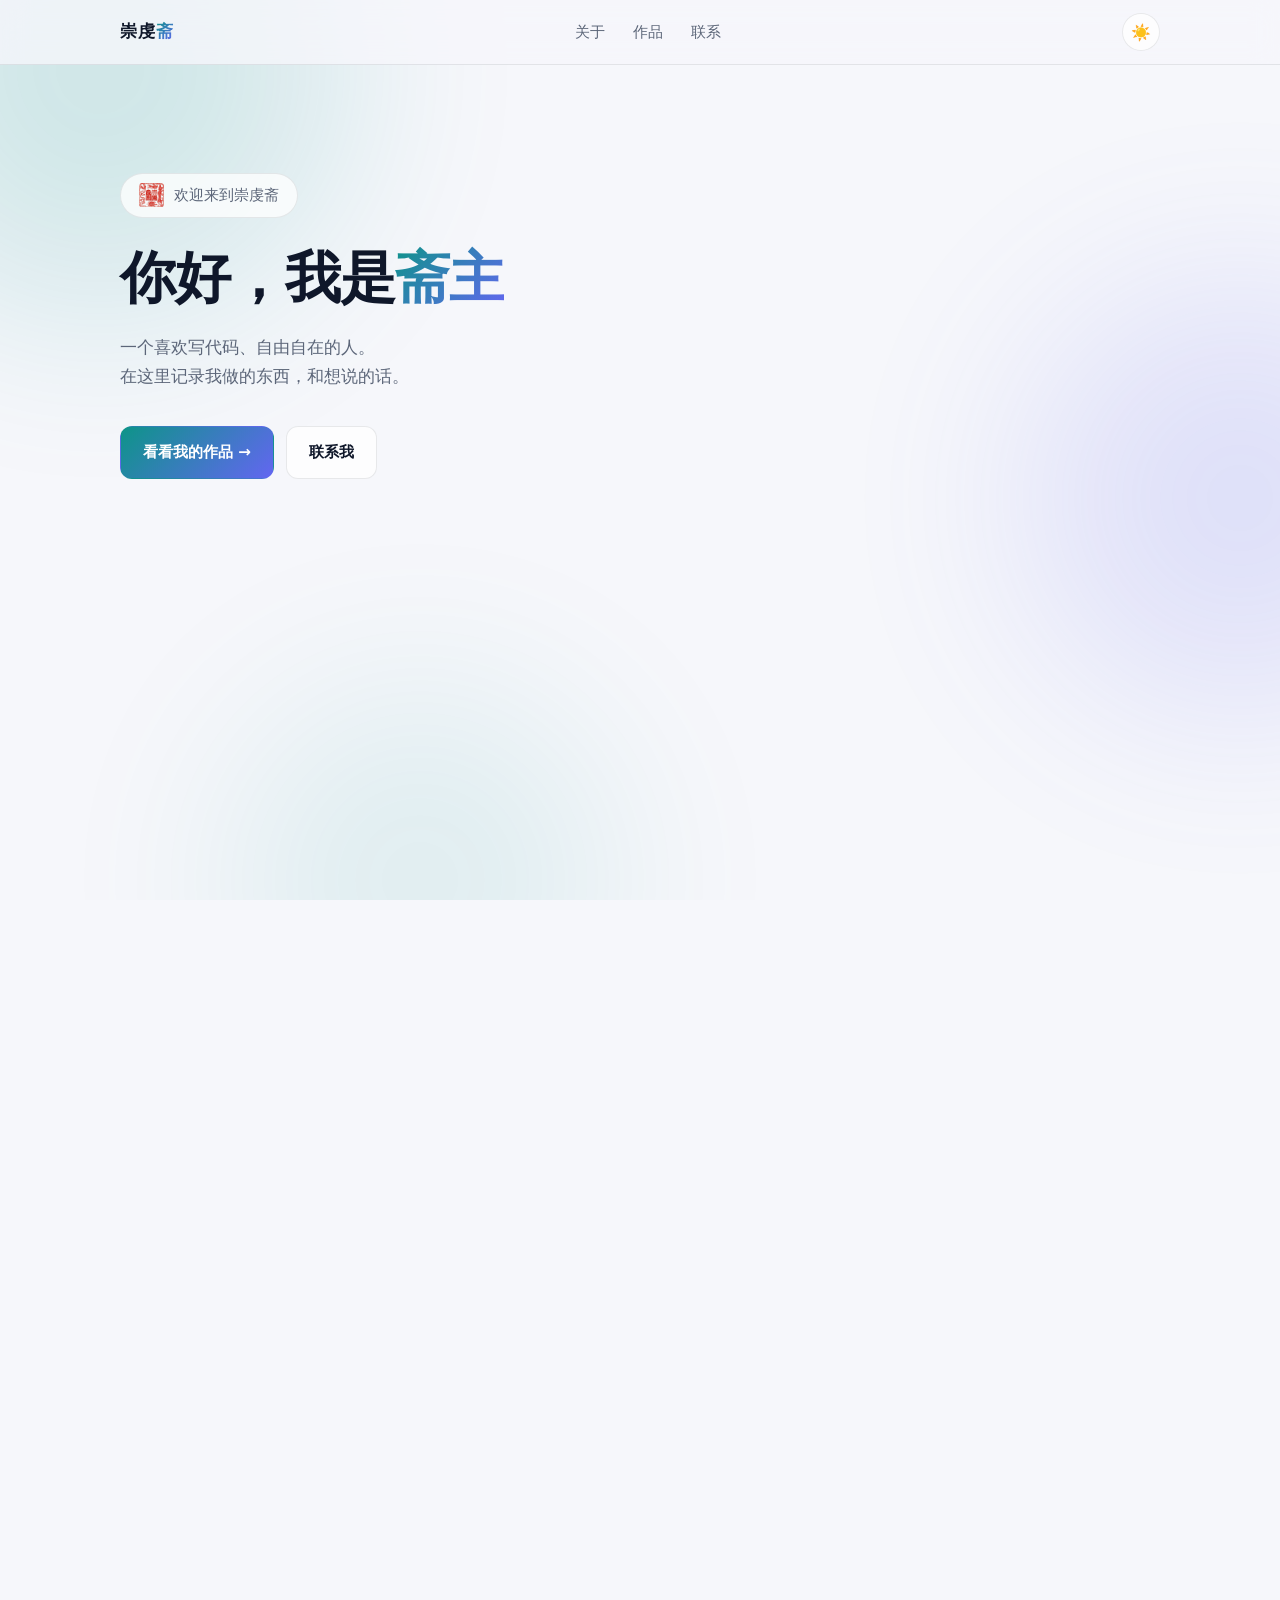
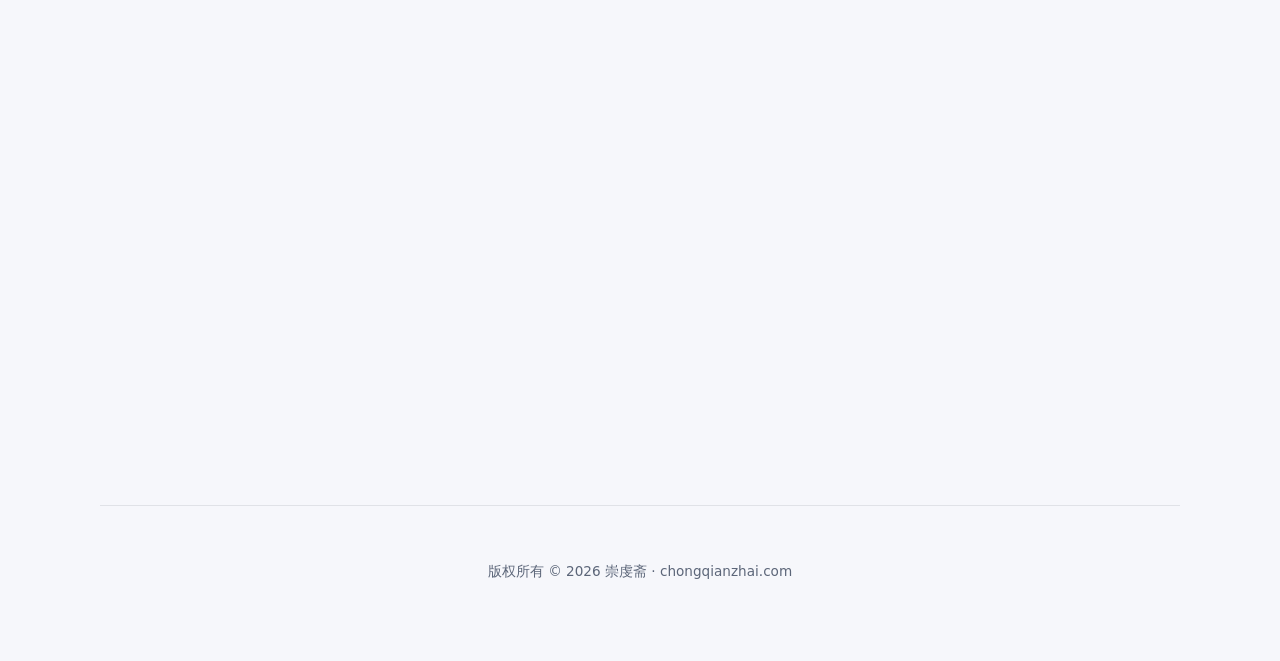
==== index.html @ 41cededc "增加网站Logo并初始化新项目结构" ====
<!DOCTYPE html>
<html lang="zh-CN" data-theme="dark">
<head>
<meta charset="UTF-8" />
<meta name="viewport" content="width=device-width, initial-scale=1" />

<!-- ===== 安全策略：CSP =====
     白名单模式：默认全禁，逐项放开。
     script-src 里唯一的内联脚本（主题初始化）通过 sha256 哈希放行，其余内联脚本一律拦截。
     若修改了下方主题初始化 <script> 的内容，必须重新计算哈希（见 README.md），否则主题会失效。 -->
<meta http-equiv="Content-Security-Policy"
      content="default-src 'none'; base-uri 'none'; form-action 'none'; frame-src 'none'; object-src 'none'; img-src 'self' data:; style-src 'self'; script-src 'self' 'sha256-Ku8IDA+xIx/PG0vE8HY2P27GpbvFMGOhN9PkhlVY9EU='; font-src 'self'; connect-src 'self'; manifest-src 'self'" />

<!-- 不向外部站点泄露来源 URL -->
<meta name="referrer" content="no-referrer" />

<title>崇虔斋 · 个人主页</title>
<meta name="description" content="崇虔斋 —— 代码与碎碎念。一个普通人的个人主页。" />
<meta property="og:title" content="崇虔斋 · 个人主页" />
<meta property="og:description" content="代码与碎碎念。" />
<meta property="og:type" content="website" />
<link rel="icon" type="img/png" href="cqzlogo.png" />

<!-- 样式 -->
<link rel="stylesheet" href="css/script.css" />

<!--
  主题初始化：必须内联 + 放在最前面执行。
  如果把它挪到 script.js 里，页面会先按默认深色渲染再切换，
  出现明显的“闪白/闪黑”现象。
-->
<script>
  // 提前决定主题，避免刷新时闪白
  (function () {
    try {
      let t = localStorage.getItem('theme');
      if (!t) t = window.matchMedia('(prefers-color-scheme: light)').matches ? 'light' : 'dark';
      document.documentElement.setAttribute('data-theme', t);
    } catch (e) {}
    document.documentElement.classList.add('js');
  })();
</script>
</head>

<body>
<div class="bg"><span></span><span></span><span></span></div>

<!-- 导航 -->
<header class="nav">
  <div class="nav-inner">
    <a href="#top" class="brand">崇虔<span>斋</span></a>
    <ul class="nav-links" id="navLinks">
      <li><a href="#about">关于</a></li>
      <li><a href="#works">作品</a></li>
      <!--<li><a href="#notes">随笔</a></li>-->
      <li><a href="#contact">联系</a></li>
    </ul>
    <div class="nav-actions">
      <button class="theme-btn" id="themeBtn" aria-label="切换主题">🌙</button>
      <button class="menu-btn" id="menuBtn" aria-label="打开菜单">☰</button>
    </div>
  </div>
</header>

<main>
  <!-- Hero -->
  <section class="hero" id="top">
    <div class="badge"><img src="img/cqzlogo.png" alt="印章" class="badge-icon" />欢迎来到崇虔斋</div>
    <h1>你好，我是<span class="grad">斋主</span></h1>
    <p class="lead">
      一个喜欢写代码、自由自在的人。<br />
      在这里记录我做的东西，和想说的话。
    </p>
    <div class="btns">
      <a class="btn primary" href="#works">看看我的作品 →</a>
      <a class="btn ghost" href="#contact">联系我</a>
    </div>
  </section>

  <!-- 关于 -->
  <section class="section reveal" id="about">
    <h2 class="section-title">关于我</h2>
    <p class="section-sub">随便写点自我介绍，让别人快速认识你。</p>
    <div class="about">
      <p>
        我是 <strong>斋主</strong>，目前在做前端开发 / 独立开发 / 移动应用开发相关的折腾。
        平时喜欢把想法做成能跑起来的东西，哪怕很小。
      </p>
      <p>
        这个站点是我的自留地，用来放作品、笔记和一些不成熟的思考。
        如果你对其中任何内容感兴趣，欢迎随时找我聊聊。
      </p>
      <div class="tags">
        <span class="tag">Java Script</span>
        <span class="tag">Spring Boot</span>
        <span class="tag">MySQL</span>
        <span class="tag">Android Studio</span>
        <span class="tag">HTML</span>
        <span class="tag">JSP</span>
        <span class="tag">Vue</span>
        <span class="tag">Node.js</span>
      </div>
    </div>
  </section>

  <!-- 作品 -->
  <section class="section reveal" id="works">
    <h2 class="section-title">作品</h2>
    <p class="section-sub">做过的一些小东西。</p>
    <div class="grid">
      <!--<article class="card">
        <div class="card-icon">🛠️</div>
        <h3>项目一</h3>
        <h3>个人网站</h3>
        <p>一个轻量的个人网站项目，用于展示作品和记录想法。</p>
        <a class="card-link" href="https://www.chongqianzhai.com/">查看网站详情 →</a>
      </article>
      -->
      <article class="card">
        <div class="card-icon">🛠️</div>
        <h3>项目一</h3>
        <h3>egou商城</h3>
        <p>基于 Java/Kotlin 开发的购物app。</p>
        <a class="card-link" href="https://github.com/Ustinian001/egou.git">查看项目详情 →</a>
        <a class="card-link" href="https://pan.baidu.com/s/1_OyLGsgP4-7cJx2fli8TSA?pwd=unue">app下载详情 →</a>
      </article>
      <article class="card">
        <div class="card-icon">🛠️</div>
        <h3>项目二</h3>
        <h3>学生选课系统</h3>
        <p>基于 Spring Boot+Vue 编写的学生选课系统</p>
        <a class="card-link" href="https://github.com/Ustinian001/Curriculum.git">查看项目详情 →</a>
      </article>
      <article class="card">
        <div class="card-icon">🛠️</div>
        <h3>项目三</h3>
        <h3>Love Pop-up</h3>
        <p>基于 Java语言编写的弹窗代码，适用于情人节、520及521等。</p>
        <a class="card-link" href="https://github.com/Ustinian001/Love-Pop-up.git">查看项目详情 →</a>
        <a class="card-link" href="Love Pop-up.html">查看效果详情 →</a>
      </article>
      <article class="card">
        <div class="card-icon">🛠️</div>
        <h3>项目四</h3>
        <h3>Heartbeat</h3>
        <p>基于 Java语言编写的跳动的爱心，适用于情人节、520及521等。</p>
        <a class="card-link" href="https://github.com/Ustinian001/Heartbeat.git">查看项目详情 →</a>
        <a class="card-link" href="Heartbeat.html">查看效果详情 →</a>
      </article>
      <article class="card">
        <div class="card-icon">🛠️</div>
        <h3>项目五</h3>
        <h3>Heart-shaped pop-up</h3>
        <p>基于 Java语言编写的心形弹窗，适用于情人节、520及521等。</p>
        <a class="card-link" href="https://github.com/Ustinian001/Heart-shaped-pop-up.git">查看项目详情 →</a>
        <a class="card-link" href="Heart-shaped pop-up.html">查看效果详情 →</a>
      </article>
      <article class="card">
        <div class="card-icon">📦</div>
        <h3>项目六</h3>
        <h3>待续.....</h3>
        <p>待续.....</p>
        <a class="card-link" href="#">查看项目详情 →</a>
      </article>
    </div>
  </section>

  <!-- 随笔 -->
  <!--
  <section class="section reveal" id="notes">
    <h2 class="section-title">随笔</h2>
    <p class="section-sub">想到什么写什么，不必正经。</p>
    <ul class="notes">
      <li><time>2026-09-01</time><a href="#">第一篇文章：为什么我要建这个站</a></li>
      <li><time>2026-08-20</time><a href="#">踩坑记录：一个折腾了三小时的小问题</a></li>
      <li><time>2026-08-05</time><a href="#">最近在玩什么、看什么</a></li>
    </ul>
  </section>
  -->

  <!-- 联系 -->
  <section class="section reveal" id="contact">
    <h2 class="section-title">联系我</h2>
    <p class="section-sub">欢迎交流，随时找我。</p>
    <div class="btns">
      <a class="btn primary" href="mailto:hi@chongqianzhai.com">Email</a>
      <a class="btn ghost" href="https://github.com/Ustinian001" target="_blank" rel="noopener">GitHub</a>
      <a class="btn ghost" href="https://space.bilibili.com/1204850821?spm_id_from=333.1007.0.0" target="_blank" rel="noopener">Bilibili</a>
    </div>
  </section>
</main>

<footer class="footer">
  <p>版权所有 © <span id="year"></span> 崇虔斋 · chongqianzhai.com</p>
</footer>

<script src="js/style.js" defer></script>
</body>
</html>
---- css/script.css ----
:root {
  --bg: #0a0c11;
  --nav-bg: rgba(10, 12, 17, .72);
  --card: rgba(255, 255, 255, .04);
  --card-hover: rgba(255, 255, 255, .07);
  --border: rgba(255, 255, 255, .10);
  --text: #e9ecf3;
  --muted: #98a2b5;
  --accent: #5eead4;
  --accent2: #818cf8;
  --accent-soft: rgba(94, 234, 212, .35);
  --glow: .25;
}
[data-theme="light"] {
  --bg: #f6f7fb;
  --nav-bg: rgba(246, 247, 251, .78);
  --card: rgba(255, 255, 255, .75);
  --card-hover: #ffffff;
  --border: rgba(15, 23, 42, .09);
  --text: #0f172a;
  --muted: #5c6679;
  --accent: #0d9488;
  --accent2: #6366f1;
  --accent-soft: rgba(13, 148, 136, .35);
  --glow: .16;
}

*, *::before, *::after { box-sizing: border-box; }

html { scroll-behavior: smooth; scroll-padding-top: 84px; }

body {
  margin: 0;
  background: var(--bg);
  color: var(--text);
  font-family: -apple-system, BlinkMacSystemFont, "Segoe UI", "PingFang SC",
               "Hiragino Sans GB", "Microsoft YaHei", system-ui, sans-serif;
  line-height: 1.75;
  -webkit-font-smoothing: antialiased;
  overflow-x: hidden;
  transition: background .35s ease, color .35s ease;
}

/* ---------- 背景光斑 ---------- */
.bg { position: fixed; inset: 0; z-index: -1; overflow: hidden; pointer-events: none; }
.bg span {
  position: absolute; border-radius: 50%;
  filter: blur(100px); opacity: var(--glow);
  transition: opacity .4s ease;
}
.bg span:nth-child(1) { width: 480px; height: 480px; background: var(--accent); top: -170px; left: -140px; }
.bg span:nth-child(2) { width: 420px; height: 420px; background: var(--accent2); top: 32%; right: -170px; }
.bg span:nth-child(3) { width: 380px; height: 380px; background: var(--accent); bottom: -170px; left: 18%; opacity: calc(var(--glow) * .6); }

/* ---------- 导航 ---------- */
.nav {
  position: sticky; top: 0; z-index: 50;
  background: var(--nav-bg);
  backdrop-filter: blur(14px);
  -webkit-backdrop-filter: blur(14px);
  border-bottom: 1px solid var(--border);
}
.nav-inner {
  max-width: 1080px; margin: 0 auto;
  padding: 0 20px; height: 64px;
  display: flex; align-items: center; justify-content: space-between; gap: 16px;
}
.brand {
  font-size: 1.05rem; font-weight: 800; letter-spacing: 1px;
  color: var(--text); text-decoration: none; white-space: nowrap;
}
.brand span {
  background: linear-gradient(135deg, var(--accent), var(--accent2));
  -webkit-background-clip: text; background-clip: text; color: transparent;
}
.nav-links {
  display: flex; gap: 28px; list-style: none; margin: 0; padding: 0;
}
.nav-links a {
  color: var(--muted); text-decoration: none; font-size: .94rem;
  transition: color .2s ease;
}
.nav-links a:hover { color: var(--text); }

.nav-actions { display: flex; align-items: center; gap: 10px; }
.theme-btn, .menu-btn {
  width: 38px; height: 38px; border-radius: 50%;
  border: 1px solid var(--border); background: var(--card);
  color: var(--text); cursor: pointer; font-size: 1rem;
  display: grid; place-items: center;
  transition: transform .25s ease, border-color .25s ease;
}
.theme-btn:hover { transform: rotate(20deg) scale(1.06); border-color: var(--accent-soft); }
.menu-btn { display: none; font-size: 1.1rem; }

/* ---------- Hero ---------- */
.hero { max-width: 1080px; margin: 0 auto; padding: 108px 20px 84px; }
.badge {
  display: inline-flex; align-items: center; gap: 10px;
  padding: 8px 18px; border-radius: 999px;
  border: 1px solid var(--border); background: var(--card);
  font-size: .95rem; color: var(--muted); margin-bottom: 26px;
}
/* 徽章里的小图标 */
.badge-icon {
  width: 25px;
  height: 25px;
  object-fit: contain;
  display: inline-block;
  vertical-align: middle;
  border-radius: 3px;
}
.hero h1 {
  margin: 0;
  font-size: clamp(2.1rem, 6vw, 3.5rem);
  line-height: 1.2; font-weight: 800; letter-spacing: -.02em;
}
.grad {
  background: linear-gradient(135deg, var(--accent), var(--accent2));
  -webkit-background-clip: text; background-clip: text; color: transparent;
}
.lead {
  margin: 22px 0 34px; max-width: 580px;
  font-size: 1.06rem; color: var(--muted);
}

.btns { display: flex; flex-wrap: wrap; gap: 12px; }
.btn {
  display: inline-flex; align-items: center; gap: 8px;
  padding: 12px 22px; border-radius: 12px;
  font-size: .95rem; font-weight: 600; text-decoration: none;
  border: 1px solid transparent;
  transition: transform .2s ease, box-shadow .25s ease,
              background .25s ease, border-color .25s ease;
}
.btn.primary {
  background: linear-gradient(135deg, var(--accent), var(--accent2));
  color: #08131a;
}
[data-theme="light"] .btn.primary { color: #fff; }
.btn.primary:hover { transform: translateY(-2px); box-shadow: 0 12px 32px -12px var(--accent); }
.btn.ghost { border-color: var(--border); background: var(--card); color: var(--text); }
.btn.ghost:hover { transform: translateY(-2px); border-color: var(--accent-soft); }

/* ---------- 通用区块 ---------- */
.section { max-width: 1080px; margin: 0 auto; padding: 64px 20px; }
.section-title {
  display: flex; align-items: center; gap: 12px;
  margin: 0 0 10px; font-size: 1.55rem; letter-spacing: 0;
}
.section-title::before {
  content: ""; width: 4px; height: 22px; border-radius: 2px;
  background: linear-gradient(var(--accent), var(--accent2));
}
.section-sub { margin: 0 0 34px; color: var(--muted); font-size: .93rem; }

/* ---------- 关于 ---------- */
.about p { margin: 0 0 14px; max-width: 700px; color: var(--muted); font-size: .98rem; }
.about strong { color: var(--text); font-weight: 600; }
.tags { display: flex; flex-wrap: wrap; gap: 8px; margin-top: 22px; }
.tag {
  padding: 6px 14px; border-radius: 999px;
  border: 1px solid var(--border); background: var(--card);
  font-size: .83rem; color: var(--muted);
}

/* ---------- 卡片 ---------- */
.grid {
  display: grid; gap: 18px;
  grid-template-columns: repeat(auto-fit, minmax(250px, 1fr));
}
.card {
  display: flex; flex-direction: column; gap: 10px;
  padding: 24px; border-radius: 16px;
  background: var(--card); border: 1px solid var(--border);
  backdrop-filter: blur(8px);
  transition: transform .28s ease, background .28s ease,
              border-color .28s ease, box-shadow .28s ease;
}
.card:hover {
  transform: translateY(-4px);
  background: var(--card-hover);
  border-color: var(--accent-soft);
  box-shadow: 0 22px 44px -26px rgba(0, 0, 0, .55);
}
.card-icon { font-size: 1.5rem; line-height: 1; }
.card h3 { margin: 0; font-size: 1.05rem; }
.card p { margin: 0; flex: 1; color: var(--muted); font-size: .9rem; }
.card-link { color: var(--accent); text-decoration: none; font-size: .88rem; font-weight: 600; }
.card-link:hover { text-decoration: underline; }

/* ---------- 随笔列表 ---------- */
.notes { list-style: none; margin: 0; padding: 0; border-top: 1px solid var(--border); }
.notes li {
  display: flex; align-items: baseline; gap: 18px;
  padding: 16px 4px; border-bottom: 1px solid var(--border);
  transition: padding-left .22s ease;
}
.notes li:hover { padding-left: 12px; }
.notes time { flex-shrink: 0; color: var(--muted); font-size: .85rem; font-variant-numeric: tabular-nums; }
.notes a { color: var(--text); text-decoration: none; font-size: .98rem; transition: color .2s ease; }
.notes a:hover { color: var(--accent); }

/* ---------- 页脚 ---------- */
.footer {
  max-width: 1080px; margin: 0 auto;
  padding: 40px 20px 64px;
  border-top: 1px solid var(--border);
  text-align: center; color: var(--muted); font-size: .85rem;
}

/* ---------- 滚动出现 ---------- */
.js .reveal {
  opacity: 0; transform: translateY(24px);
  transition: opacity .7s cubic-bezier(.2, .7, .3, 1),
              transform .7s cubic-bezier(.2, .7, .3, 1);
}
.js .reveal.visible { opacity: 1; transform: none; }

/* ---------- 移动端 ---------- */
@media (max-width: 720px) {
  .menu-btn { display: grid; }
  .nav-links {
    position: absolute; top: 64px; left: 0; right: 0;
    flex-direction: column; gap: 0;
    background: var(--nav-bg);
    backdrop-filter: blur(14px);
    -webkit-backdrop-filter: blur(14px);
    border-bottom: 1px solid var(--border);
    max-height: 0; overflow: hidden;
    transition: max-height .3s ease;
  }
  .nav-links.open { max-height: 320px; padding: 8px 0; }
  .nav-links a { display: block; padding: 13px 20px; }
  .hero { padding: 76px 20px 56px; }
  .section { padding: 48px 20px; }
}

@media (prefers-reduced-motion: reduce) {
  html { scroll-behavior: auto; }
  *, *::before, *::after { animation: none !important; transition: none !important; }
  .js .reveal { opacity: 1; transform: none; }
}
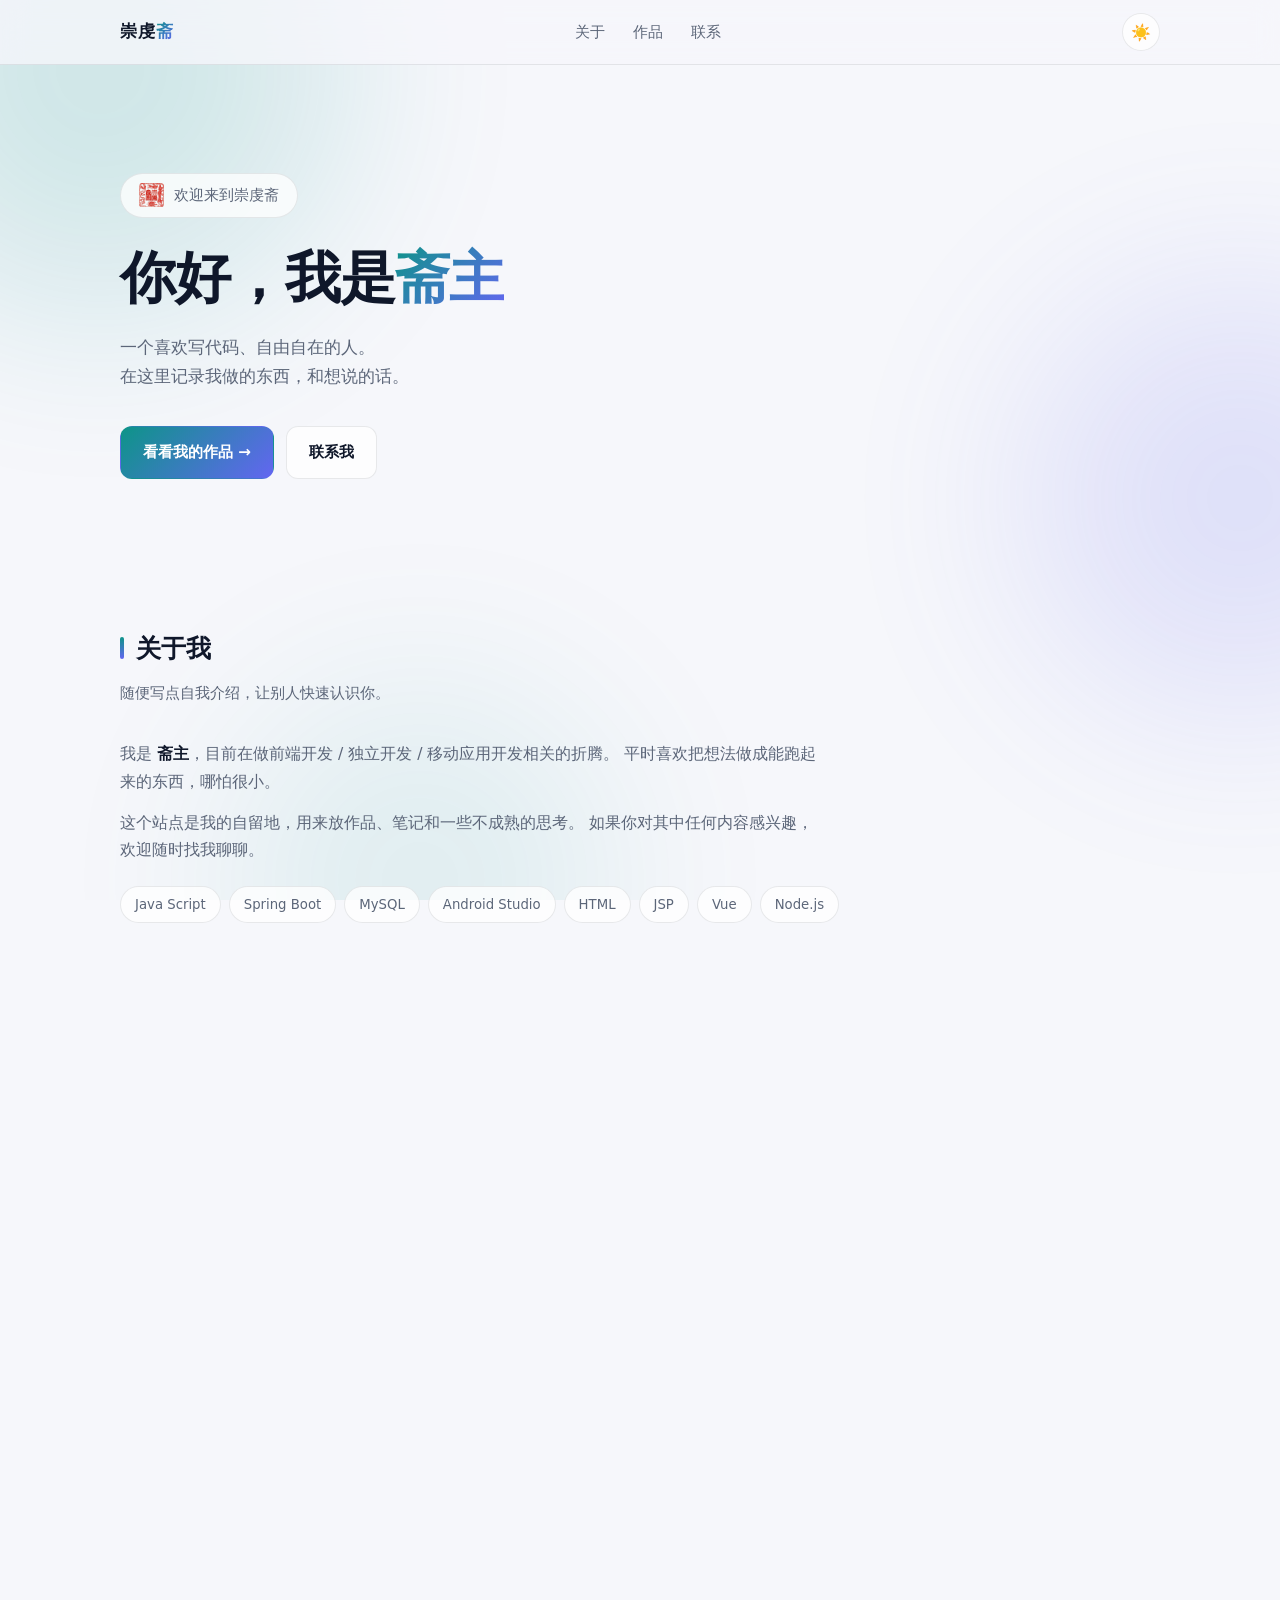
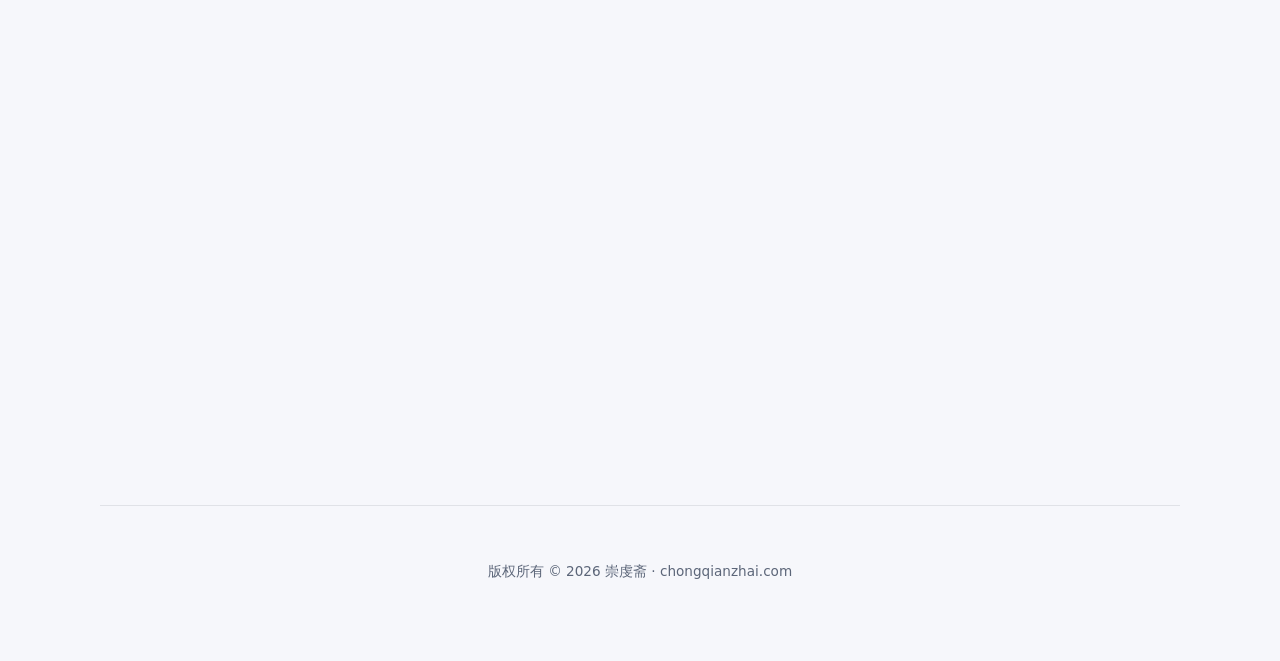
==== commit 688513ef: "修复站点图标：由 img/cqzlogo.png 生成 favicon 并修正引用路径 原 rel=icon 指向根目录 cqzlogo.png（实际在 img/），type 也写成 img/png，" ====
--- a/index.html
+++ b/index.html
@@ -19,7 +19,11 @@
 <meta property="og:title" content="崇虔斋 · 个人主页" />
 <meta property="og:description" content="代码与碎碎念。" />
 <meta property="og:type" content="website" />
-<link rel="icon" type="img/png" href="cqzlogo.png" />
+<!-- 站点图标（favicon）：由 img/cqzlogo.png 生成，.ico 兼容老浏览器与搜索引擎 -->
+<link rel="icon" href="favicon.ico" sizes="48x48" />
+<link rel="icon" type="image/png" href="favicon-96.png" sizes="96x96" />
+<link rel="icon" type="image/png" href="favicon-192.png" sizes="192x192" />
+<link rel="apple-touch-icon" sizes="180x180" href="apple-touch-icon.png" />
 
 <!-- 样式 -->
 <link rel="stylesheet" href="css/script.css" />
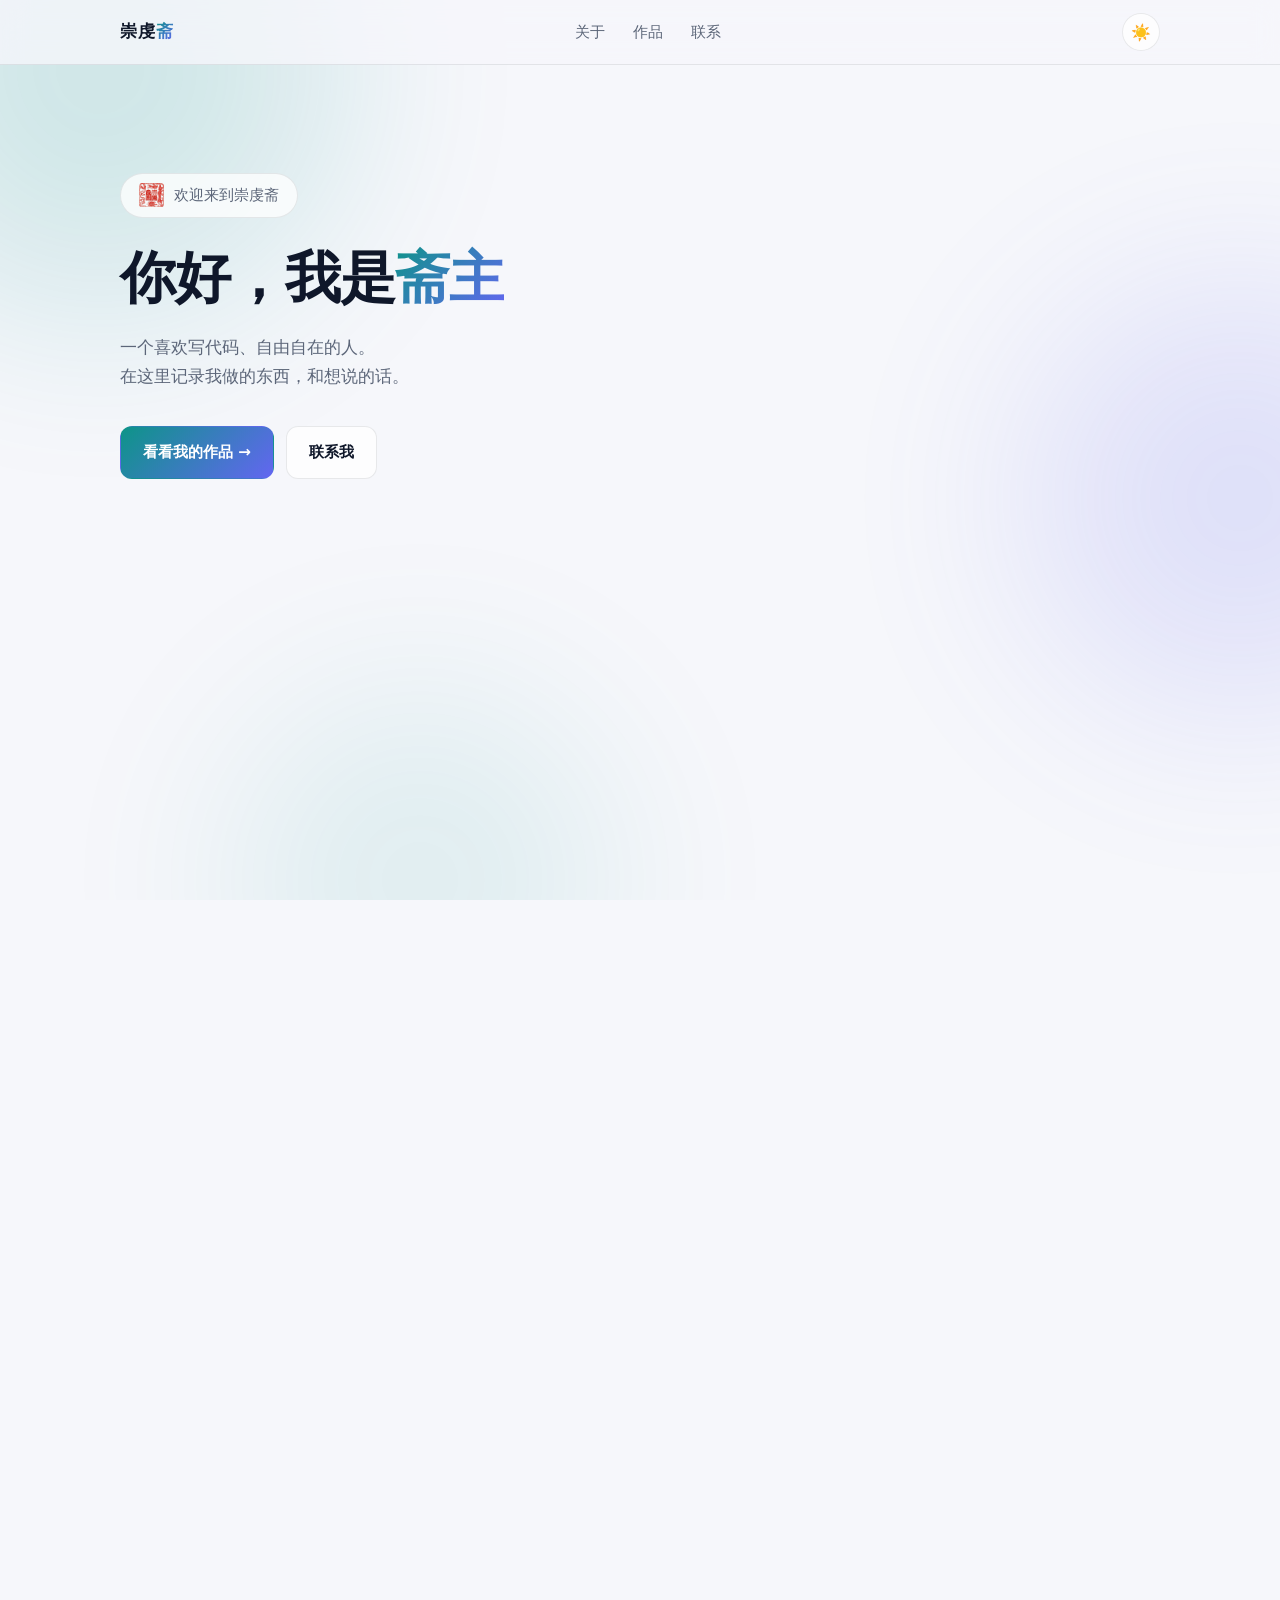
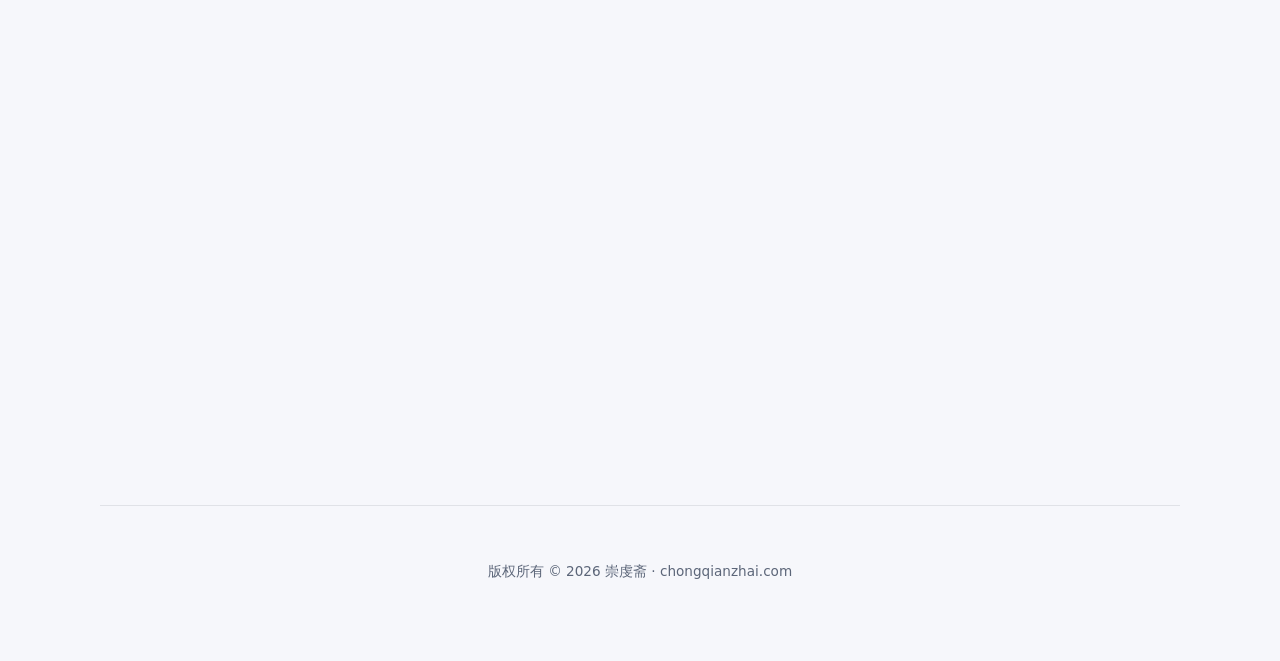
==== commit e9c2ec01: "把站点图标移入 img 目录，保持根目录整洁 favicon.ico / favicon-96.png / favicon-192.png / apple-touch-icon.png 统一放到 im" ====
--- a/index.html
+++ b/index.html
@@ -20,10 +20,10 @@
 <meta property="og:description" content="代码与碎碎念。" />
 <meta property="og:type" content="website" />
 <!-- 站点图标（favicon）：由 img/cqzlogo.png 生成，.ico 兼容老浏览器与搜索引擎 -->
-<link rel="icon" href="favicon.ico" sizes="48x48" />
-<link rel="icon" type="image/png" href="favicon-96.png" sizes="96x96" />
-<link rel="icon" type="image/png" href="favicon-192.png" sizes="192x192" />
-<link rel="apple-touch-icon" sizes="180x180" href="apple-touch-icon.png" />
+<link rel="icon" href="img/favicon.ico" sizes="48x48" />
+<link rel="icon" type="image/png" href="img/favicon-96.png" sizes="96x96" />
+<link rel="icon" type="image/png" href="img/favicon-192.png" sizes="192x192" />
+<link rel="apple-touch-icon" sizes="180x180" href="img/apple-touch-icon.png" />
 
 <!-- 样式 -->
 <link rel="stylesheet" href="css/script.css" />
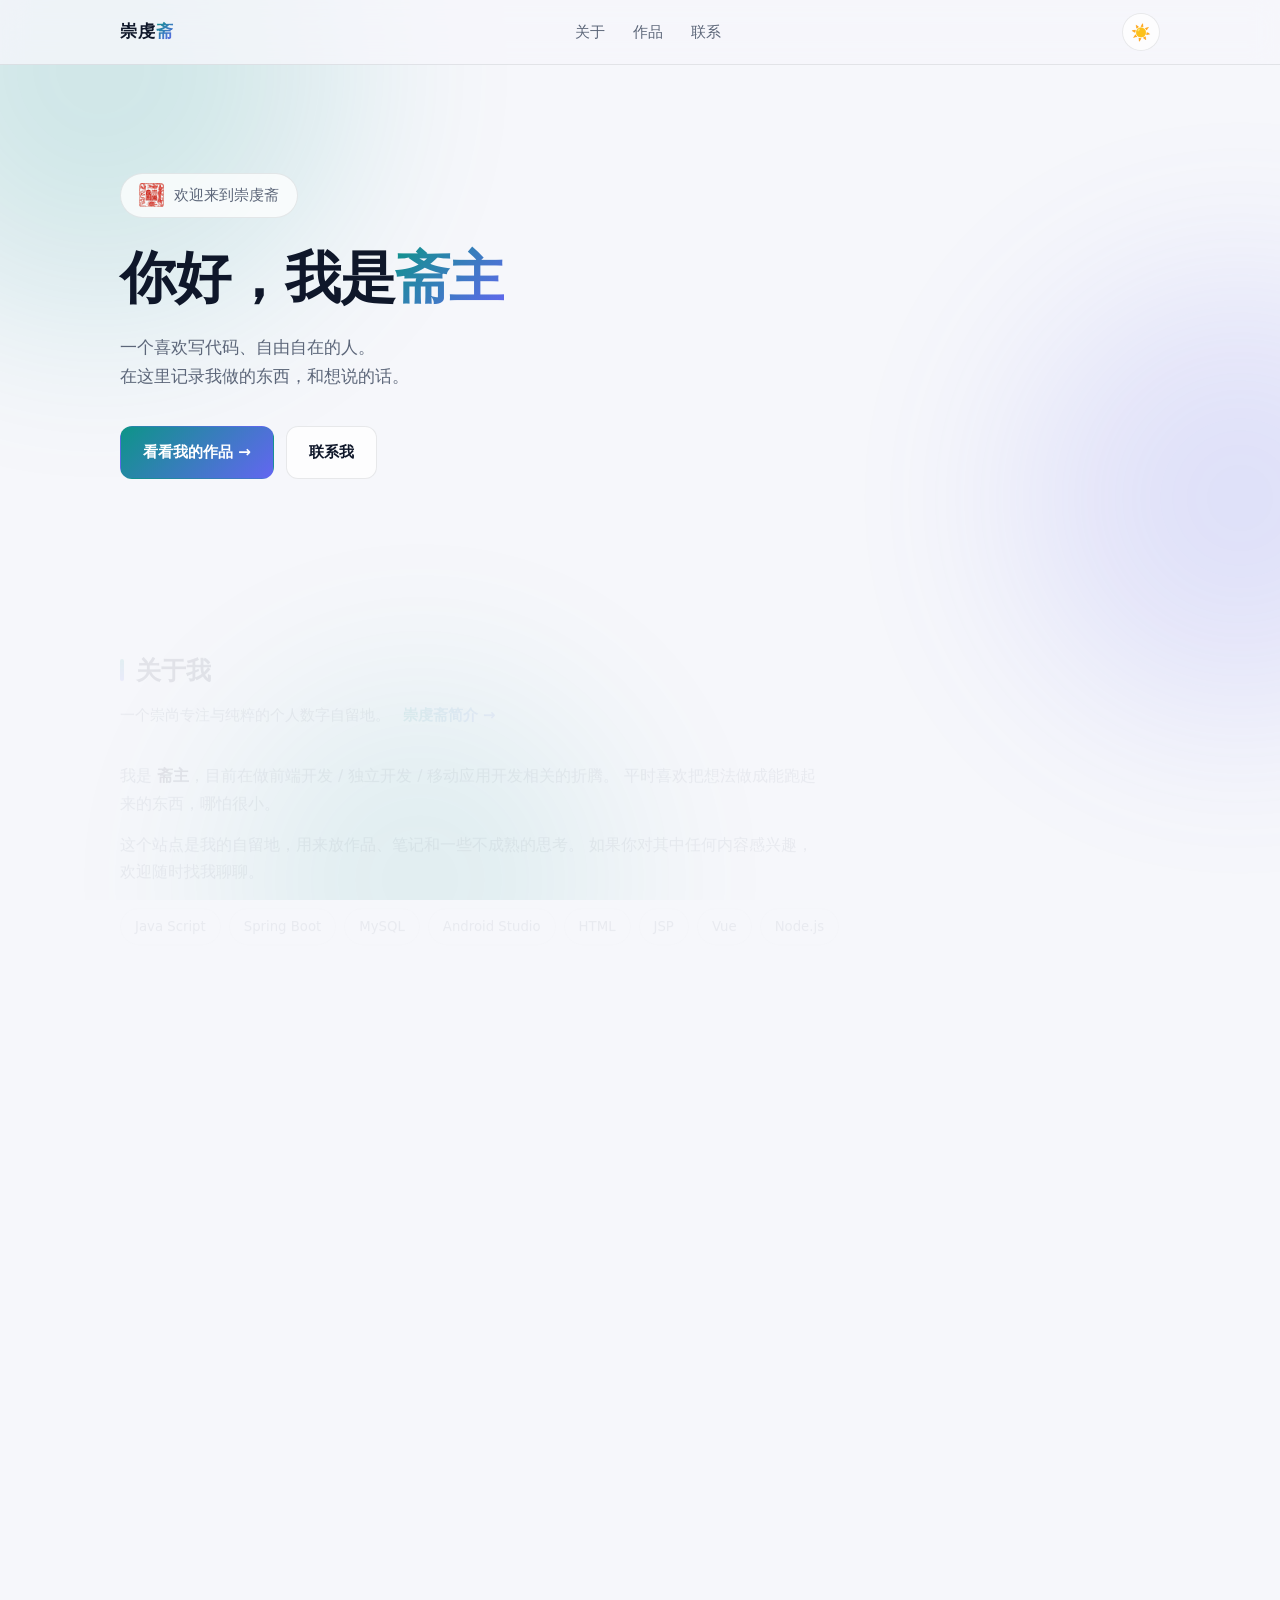
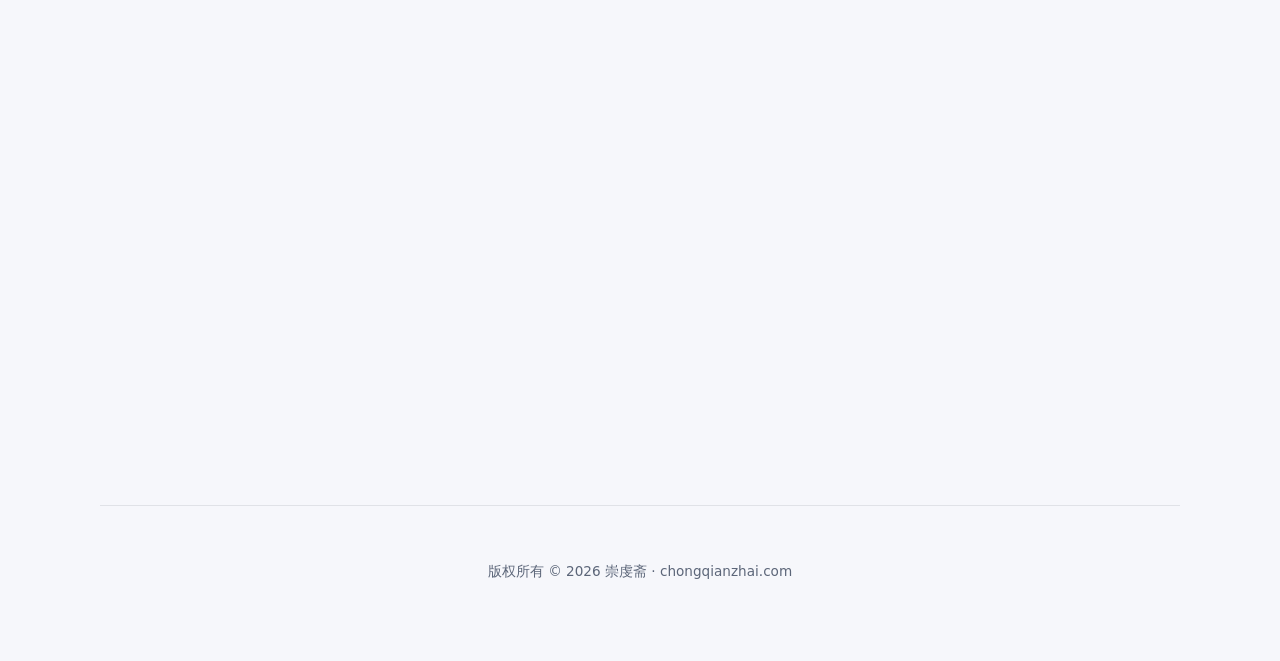
==== commit 2e3ad802: "新增崇虔斋简介页，并修复主题跨页面同步问题" ====
--- a/index.html
+++ b/index.html
@@ -1,62 +1,41 @@
 <!DOCTYPE html>
 <html lang="zh-CN" data-theme="dark">
 <head>
-<meta charset="UTF-8" />
-<meta name="viewport" content="width=device-width, initial-scale=1" />
+  <meta charset="UTF-8" />
+  <meta name="viewport" content="width=device-width, initial-scale=1" />
 
-<!-- ===== 安全策略：CSP =====
-     白名单模式：默认全禁，逐项放开。
-     script-src 里唯一的内联脚本（主题初始化）通过 sha256 哈希放行，其余内联脚本一律拦截。
-     若修改了下方主题初始化 <script> 的内容，必须重新计算哈希（见 README.md），否则主题会失效。 -->
-<meta http-equiv="Content-Security-Policy"
-      content="default-src 'none'; base-uri 'none'; form-action 'none'; frame-src 'none'; object-src 'none'; img-src 'self' data:; style-src 'self'; script-src 'self' 'sha256-Ku8IDA+xIx/PG0vE8HY2P27GpbvFMGOhN9PkhlVY9EU='; font-src 'self'; connect-src 'self'; manifest-src 'self'" />
+  <!-- 安全策略：移除了内联脚本的哈希限制，因为已全部抽离为外部文件 -->
+  <meta http-equiv="Content-Security-Policy"
+        content="default-src 'none'; base-uri 'none'; form-action 'none'; frame-src 'none'; object-src 'none'; img-src 'self' data:; style-src 'self'; script-src 'self'; font-src 'self'; connect-src 'self'; manifest-src 'self'" />
 
-<!-- 不向外部站点泄露来源 URL -->
-<meta name="referrer" content="no-referrer" />
+  <meta name="referrer" content="no-referrer" />
 
-<title>崇虔斋 · 个人主页</title>
-<meta name="description" content="崇虔斋 —— 代码与碎碎念。一个普通人的个人主页。" />
-<meta property="og:title" content="崇虔斋 · 个人主页" />
-<meta property="og:description" content="代码与碎碎念。" />
-<meta property="og:type" content="website" />
-<!-- 站点图标（favicon）：由 img/cqzlogo.png 生成，.ico 兼容老浏览器与搜索引擎 -->
-<link rel="icon" href="img/favicon.ico" sizes="48x48" />
-<link rel="icon" type="image/png" href="img/favicon-96.png" sizes="96x96" />
-<link rel="icon" type="image/png" href="img/favicon-192.png" sizes="192x192" />
-<link rel="apple-touch-icon" sizes="180x180" href="img/apple-touch-icon.png" />
+  <title>崇虔斋 · 个人主页</title>
+  <meta name="description" content="崇虔斋 —— 代码与碎碎念。一个普通人的个人主页。" />
+  <meta property="og:title" content="崇虔斋 · 个人主页" />
+  <meta property="og:description" content="代码与碎碎念。" />
+  <meta property="og:type" content="website" />
 
-<!-- 样式 -->
-<link rel="stylesheet" href="css/script.css" />
+  <link rel="icon" href="img/favicon.ico" sizes="48x48" />
+  <link rel="icon" type="image/png" href="img/favicon-96.png" sizes="96x96" />
+  <link rel="icon" type="image/png" href="img/favicon-192.png" sizes="192x192" />
+  <link rel="apple-touch-icon" sizes="180x180" href="img/apple-touch-icon.png" />
 
-<!--
-  主题初始化：必须内联 + 放在最前面执行。
-  如果把它挪到 script.js 里，页面会先按默认深色渲染再切换，
-  出现明显的“闪白/闪黑”现象。
--->
-<script>
-  // 提前决定主题，避免刷新时闪白
-  (function () {
-    try {
-      let t = localStorage.getItem('theme');
-      if (!t) t = window.matchMedia('(prefers-color-scheme: light)').matches ? 'light' : 'dark';
-      document.documentElement.setAttribute('data-theme', t);
-    } catch (e) {}
-    document.documentElement.classList.add('js');
-  })();
-</script>
+  <link rel="stylesheet" href="css/script.css" />
+
+  <!-- 提前决定主题，避免刷新时闪白（必须无 defer 且在 head 中） -->
+  <script src="js/theme-init.js"></script>
 </head>
 
 <body>
 <div class="bg"><span></span><span></span><span></span></div>
 
-<!-- 导航 -->
 <header class="nav">
   <div class="nav-inner">
     <a href="#top" class="brand">崇虔<span>斋</span></a>
     <ul class="nav-links" id="navLinks">
       <li><a href="#about">关于</a></li>
       <li><a href="#works">作品</a></li>
-      <!--<li><a href="#notes">随笔</a></li>-->
       <li><a href="#contact">联系</a></li>
     </ul>
     <div class="nav-actions">
@@ -67,7 +46,6 @@
 </header>
 
 <main>
-  <!-- Hero -->
   <section class="hero" id="top">
     <div class="badge"><img src="img/cqzlogo.png" alt="印章" class="badge-icon" />欢迎来到崇虔斋</div>
     <h1>你好，我是<span class="grad">斋主</span></h1>
@@ -81,10 +59,12 @@
     </div>
   </section>
 
-  <!-- 关于 -->
   <section class="section reveal" id="about">
     <h2 class="section-title">关于我</h2>
-    <p class="section-sub">随便写点自我介绍，让别人快速认识你。</p>
+    <p class="section-sub">
+      一个崇尚专注与纯粹的个人数字自留地。
+      <a href="about.html" class="intro-link">崇虔斋简介 &rarr;</a>
+    </p>
     <div class="about">
       <p>
         我是 <strong>斋主</strong>，目前在做前端开发 / 独立开发 / 移动应用开发相关的折腾。
@@ -107,19 +87,10 @@
     </div>
   </section>
 
-  <!-- 作品 -->
   <section class="section reveal" id="works">
     <h2 class="section-title">作品</h2>
     <p class="section-sub">做过的一些小东西。</p>
     <div class="grid">
-      <!--<article class="card">
-        <div class="card-icon">🛠️</div>
-        <h3>项目一</h3>
-        <h3>个人网站</h3>
-        <p>一个轻量的个人网站项目，用于展示作品和记录想法。</p>
-        <a class="card-link" href="https://www.chongqianzhai.com/">查看网站详情 →</a>
-      </article>
-      -->
       <article class="card">
         <div class="card-icon">🛠️</div>
         <h3>项目一</h3>
@@ -169,20 +140,6 @@
     </div>
   </section>
 
-  <!-- 随笔 -->
-  <!--
-  <section class="section reveal" id="notes">
-    <h2 class="section-title">随笔</h2>
-    <p class="section-sub">想到什么写什么，不必正经。</p>
-    <ul class="notes">
-      <li><time>2026-09-01</time><a href="#">第一篇文章：为什么我要建这个站</a></li>
-      <li><time>2026-08-20</time><a href="#">踩坑记录：一个折腾了三小时的小问题</a></li>
-      <li><time>2026-08-05</time><a href="#">最近在玩什么、看什么</a></li>
-    </ul>
-  </section>
-  -->
-
-  <!-- 联系 -->
   <section class="section reveal" id="contact">
     <h2 class="section-title">联系我</h2>
     <p class="section-sub">欢迎交流，随时找我。</p>
--- a/css/script.css
+++ b/css/script.css
@@ -34,11 +34,27 @@
   background: var(--bg);
   color: var(--text);
   font-family: -apple-system, BlinkMacSystemFont, "Segoe UI", "PingFang SC",
-               "Hiragino Sans GB", "Microsoft YaHei", system-ui, sans-serif;
+  "Hiragino Sans GB", "Microsoft YaHei", system-ui, sans-serif;
   line-height: 1.75;
   -webkit-font-smoothing: antialiased;
   overflow-x: hidden;
   transition: background .35s ease, color .35s ease;
+}
+
+/* ---------- 基础防护：禁止选中文字 / 拖拽图片 ----------
+   只是提高门槛，挡不住真正想拿源码或原图的人，见 README「前端防护」。 */
+body {
+  -webkit-user-select: none;
+  -moz-user-select: none;
+  user-select: none;
+  -webkit-touch-callout: none;
+}
+img {
+  -webkit-user-drag: none;
+  user-drag: none;
+  -webkit-user-select: none;
+  user-select: none;
+  pointer-events: none;
 }
 
 /* ---------- 背景光斑 ---------- */
@@ -131,7 +147,7 @@
   font-size: .95rem; font-weight: 600; text-decoration: none;
   border: 1px solid transparent;
   transition: transform .2s ease, box-shadow .25s ease,
-              background .25s ease, border-color .25s ease;
+  background .25s ease, border-color .25s ease;
 }
 .btn.primary {
   background: linear-gradient(135deg, var(--accent), var(--accent2));
@@ -153,6 +169,25 @@
   background: linear-gradient(var(--accent), var(--accent2));
 }
 .section-sub { margin: 0 0 34px; color: var(--muted); font-size: .93rem; }
+
+/* ===== 崇虔斋简介链接样式（渐变色文字） ===== */
+.intro-link {
+  display: inline-block;
+  margin-left: 8px;
+  background: linear-gradient(135deg, var(--accent), var(--accent2));
+  -webkit-background-clip: text;
+  background-clip: text;
+  color: transparent; /* 让文字透明，露出背景的渐变色 */
+  text-decoration: none;
+  font-weight: 700; /* 渐变字稍微加粗一点更好看 */
+  transition: opacity .2s ease, transform .2s ease;
+}
+
+.intro-link:hover {
+  opacity: 0.8; /* 鼠标悬停时稍微变淡一点，代替下划线效果 */
+  transform: translateX(3px); /* 向右轻轻移动 */
+}
+/* =================================== */
 
 /* ---------- 关于 ---------- */
 .about p { margin: 0 0 14px; max-width: 700px; color: var(--muted); font-size: .98rem; }
@@ -175,7 +210,7 @@
   background: var(--card); border: 1px solid var(--border);
   backdrop-filter: blur(8px);
   transition: transform .28s ease, background .28s ease,
-              border-color .28s ease, box-shadow .28s ease;
+  border-color .28s ease, box-shadow .28s ease;
 }
 .card:hover {
   transform: translateY(-4px);
@@ -213,7 +248,7 @@
 .js .reveal {
   opacity: 0; transform: translateY(24px);
   transition: opacity .7s cubic-bezier(.2, .7, .3, 1),
-              transform .7s cubic-bezier(.2, .7, .3, 1);
+  transform .7s cubic-bezier(.2, .7, .3, 1);
 }
 .js .reveal.visible { opacity: 1; transform: none; }
 
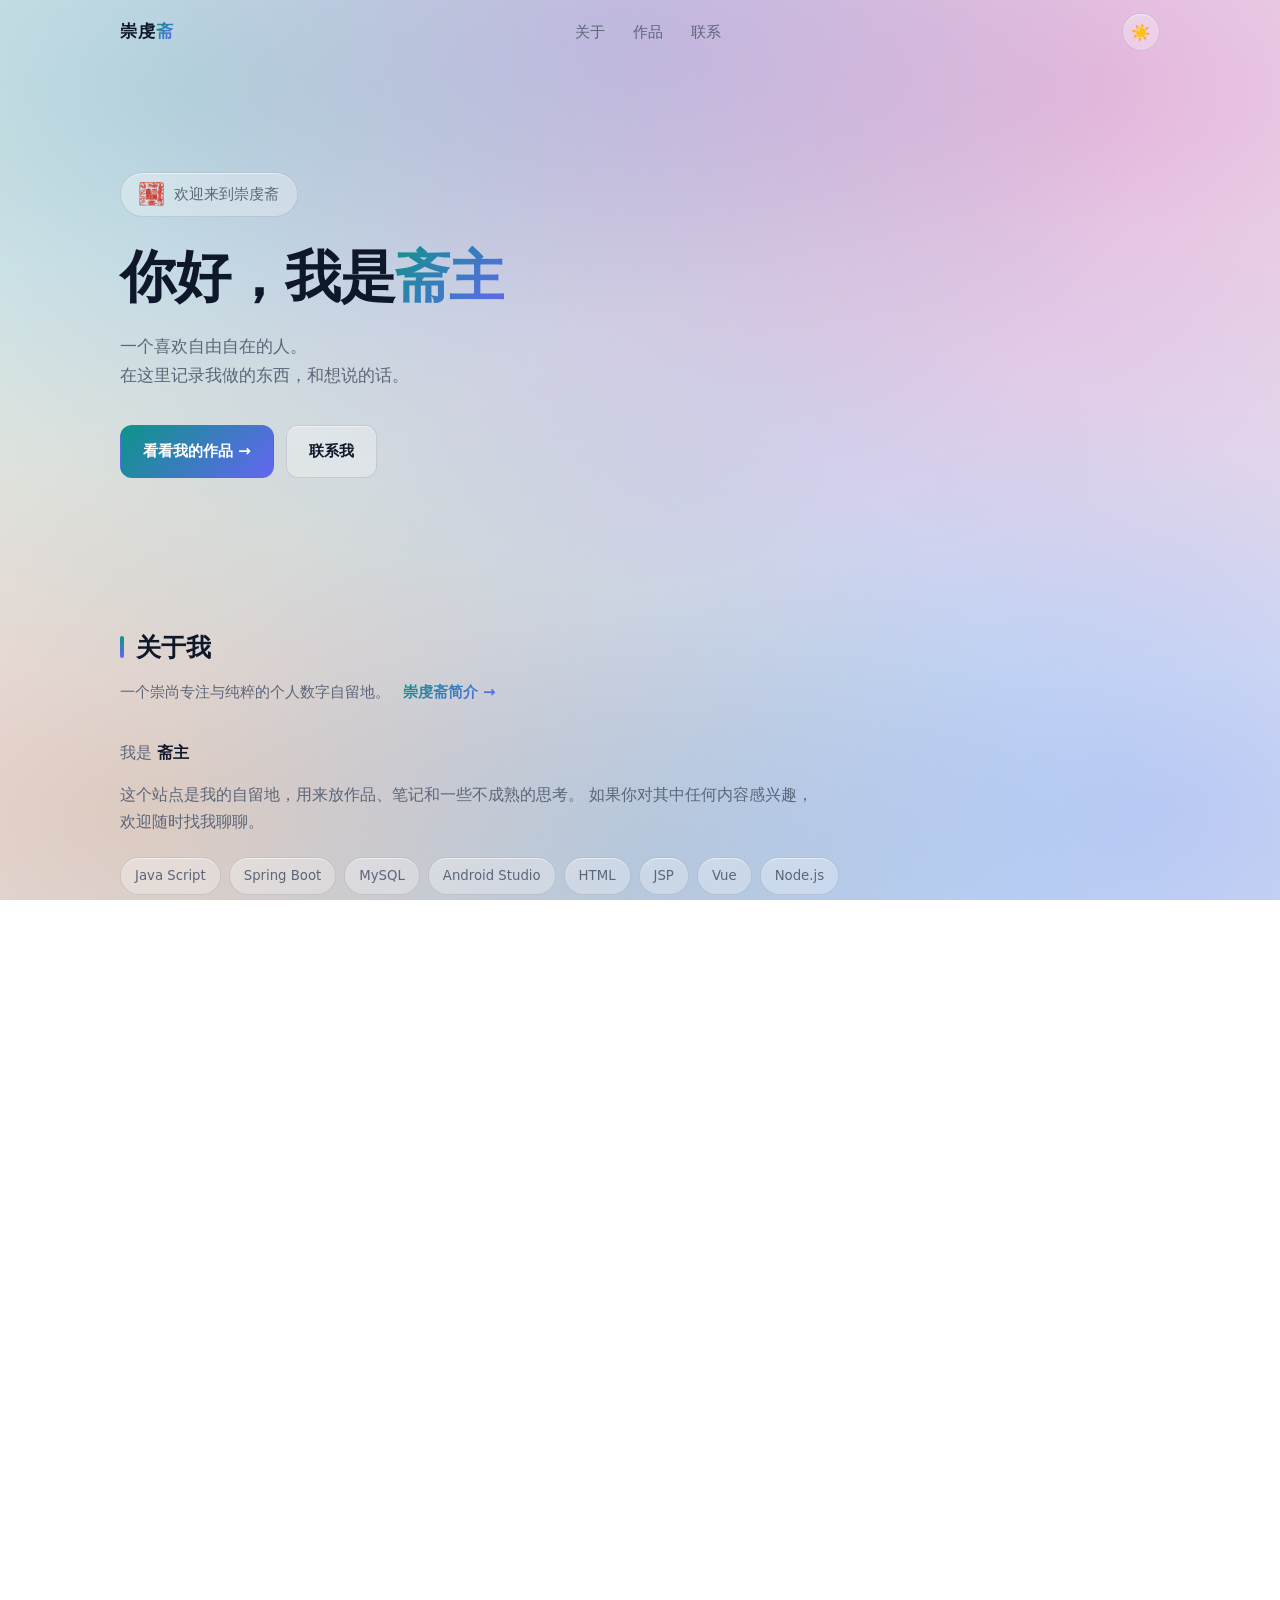
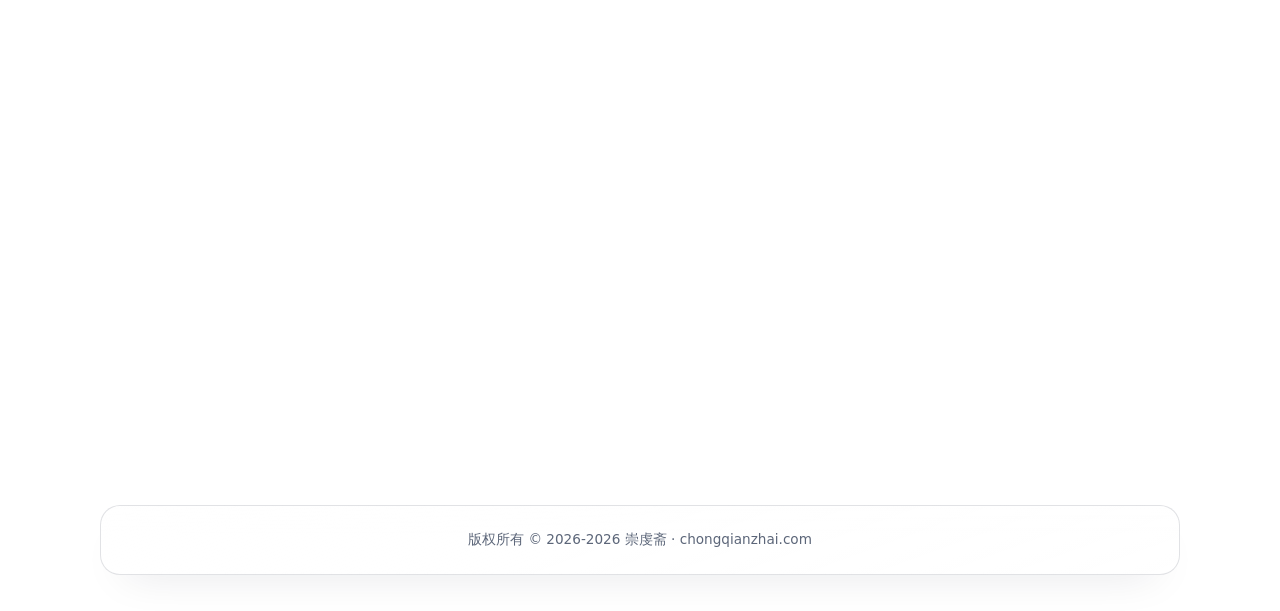
==== commit ca02b290: "优化了一些问题" ====
--- a/index.html
+++ b/index.html
@@ -6,14 +6,14 @@
 
   <!-- 安全策略：移除了内联脚本的哈希限制，因为已全部抽离为外部文件 -->
   <meta http-equiv="Content-Security-Policy"
-        content="default-src 'none'; base-uri 'none'; form-action 'none'; frame-src 'none'; object-src 'none'; img-src 'self' data:; style-src 'self'; script-src 'self'; font-src 'self'; connect-src 'self'; manifest-src 'self'" />
+        content="default-src 'none'; base-uri 'none'; form-action 'none'; frame-src 'none'; object-src 'none'; img-src 'self' data:; media-src 'self'; style-src 'self'; script-src 'self'; font-src 'self'; connect-src 'self'; manifest-src 'self'" />
 
   <meta name="referrer" content="no-referrer" />
 
   <title>崇虔斋 · 个人主页</title>
-  <meta name="description" content="崇虔斋 —— 代码与碎碎念。一个普通人的个人主页。" />
+  <meta name="description" content="崇虔斋 —— 碎碎念。一个普通人的个人主页。" />
   <meta property="og:title" content="崇虔斋 · 个人主页" />
-  <meta property="og:description" content="代码与碎碎念。" />
+  <meta property="og:description" content="碎碎念。" />
   <meta property="og:type" content="website" />
 
   <link rel="icon" href="img/favicon.ico" sizes="48x48" />
@@ -40,17 +40,19 @@
     </ul>
     <div class="nav-actions">
       <button class="theme-btn" id="themeBtn" aria-label="切换主题">🌙</button>
-      <button class="menu-btn" id="menuBtn" aria-label="打开菜单">☰</button>
+      <button class="menu-btn" id="menuBtn" aria-label="打开菜单"><span class="menu-glyph">☰</span></button>
     </div>
   </div>
 </header>
+
+<div class="nav-mask" id="navMask" aria-hidden="true"></div>
 
 <main>
   <section class="hero" id="top">
     <div class="badge"><img src="img/cqzlogo.png" alt="印章" class="badge-icon" />欢迎来到崇虔斋</div>
     <h1>你好，我是<span class="grad">斋主</span></h1>
     <p class="lead">
-      一个喜欢写代码、自由自在的人。<br />
+      一个喜欢自由自在的人。<br />
       在这里记录我做的东西，和想说的话。
     </p>
     <div class="btns">
@@ -67,8 +69,8 @@
     </p>
     <div class="about">
       <p>
-        我是 <strong>斋主</strong>，目前在做前端开发 / 独立开发 / 移动应用开发相关的折腾。
-        平时喜欢把想法做成能跑起来的东西，哪怕很小。
+        我是 <strong>斋主</strong><!--，目前在做前端开发 / 独立开发 / 移动应用开发相关的折腾。
+        平时喜欢把想法做成能跑起来的东西，哪怕很小。-->
       </p>
       <p>
         这个站点是我的自留地，用来放作品、笔记和一些不成熟的思考。
@@ -112,7 +114,7 @@
         <h3>Love Pop-up</h3>
         <p>基于 Java语言编写的弹窗代码，适用于情人节、520及521等。</p>
         <a class="card-link" href="https://github.com/Ustinian001/Love-Pop-up.git">查看项目详情 →</a>
-        <a class="card-link" href="Love Pop-up.html">查看效果详情 →</a>
+        <button type="button" class="card-link" data-video="Vidoe/Love Pop-up.mp4">查看效果详情 →</button>
       </article>
       <article class="card">
         <div class="card-icon">🛠️</div>
@@ -120,7 +122,7 @@
         <h3>Heartbeat</h3>
         <p>基于 Java语言编写的跳动的爱心，适用于情人节、520及521等。</p>
         <a class="card-link" href="https://github.com/Ustinian001/Heartbeat.git">查看项目详情 →</a>
-        <a class="card-link" href="Heartbeat.html">查看效果详情 →</a>
+        <button type="button" class="card-link" data-video="Vidoe/Heartbeat.mp4">查看效果详情 →</button>
       </article>
       <article class="card">
         <div class="card-icon">🛠️</div>
@@ -128,7 +130,7 @@
         <h3>Heart-shaped pop-up</h3>
         <p>基于 Java语言编写的心形弹窗，适用于情人节、520及521等。</p>
         <a class="card-link" href="https://github.com/Ustinian001/Heart-shaped-pop-up.git">查看项目详情 →</a>
-        <a class="card-link" href="Heart-shaped pop-up.html">查看效果详情 →</a>
+        <button type="button" class="card-link" data-video="Vidoe/Heart-shaped pop-up.mp4">查看效果详情 →</button>
       </article>
       <article class="card">
         <div class="card-icon">📦</div>
@@ -152,9 +154,20 @@
 </main>
 
 <footer class="footer">
-  <p>版权所有 © <span id="year"></span> 崇虔斋 · chongqianzhai.com</p>
+  <p>版权所有 © 2026-<span id="year"></span> 崇虔斋 · chongqianzhai.com</p>
 </footer>
+
+<!-- 视频弹窗：点卡片按钮在当前页播放，不跳转旧 HTML -->
+<div class="video-modal" id="videoModal" aria-hidden="true">
+  <div class="video-modal-mask" data-close></div>
+  <div class="video-modal-box">
+    <div class="video-modal-stage">
+      <video id="modalVideo" controls loop playsinline webkit-playsinline preload="auto"></video>
+      <button type="button" class="video-modal-close" data-close aria-label="关闭视频">✕</button>
+    </div>
+  </div>
+</div>
 
 <script src="js/style.js" defer></script>
 </body>
-</html>+</html>
--- a/css/script.css
+++ b/css/script.css
@@ -1,37 +1,82 @@
 :root {
-  --bg: #0a0c11;
-  --nav-bg: rgba(10, 12, 17, .72);
-  --card: rgba(255, 255, 255, .04);
-  --card-hover: rgba(255, 255, 255, .07);
-  --border: rgba(255, 255, 255, .10);
+  --glass-tint: rgba(10, 12, 17, .55);
+  --bg-base-1: #141824;
+  --bg-base-2: #0b0e14;
+  --bg-glow1: rgba(94, 234, 212, .28);
+  --bg-glow2: rgba(129, 140, 248, .30);
+  --bg-glow3: rgba(244, 114, 182, .26);
+  --bg-glow4: rgba(251, 146, 60, .26);
+  --bg-glow5: rgba(167, 139, 250, .28);
+  --bg-glow6: rgba(56, 189, 248, .26);
+  --nav-bg: rgba(10, 12, 17, .26);
+  --card: rgba(255, 255, 255, .09);
+  --card-hover: rgba(255, 255, 255, .15);
+  --border: rgba(255, 255, 255, .16);
   --text: #e9ecf3;
   --muted: #98a2b5;
   --accent: #5eead4;
   --accent2: #818cf8;
   --accent-soft: rgba(94, 234, 212, .35);
   --glow: .25;
+  --glass: rgba(255, 255, 255, .10);
+  --menu-bg: rgba(19, 23, 34, .94);
+  --glass-border: rgba(255, 255, 255, .16);
+  --plate: rgba(255, 255, 255, .06);
+  --plate-hi: rgba(255, 255, 255, .16);
+  /* 液态玻璃高光 / 折射线 */
+  --glass-hi: rgba(255, 255, 255, .18);
+  --glass-edge: rgba(255, 255, 255, .20);
+  --glass-sheen: rgba(255, 255, 255, .12);
 }
 [data-theme="light"] {
-  --bg: #f6f7fb;
-  --nav-bg: rgba(246, 247, 251, .78);
-  --card: rgba(255, 255, 255, .75);
-  --card-hover: #ffffff;
-  --border: rgba(15, 23, 42, .09);
+  --glass-tint: rgba(255, 255, 255, .30);
+  --bg-base-1: #f3f7f7;
+  --bg-base-2: #eceff5;
+  --bg-glow1: rgba(13, 148, 136, .24);
+  --bg-glow2: rgba(99, 102, 241, .26);
+  --bg-glow3: rgba(225, 29, 129, .22);
+  --bg-glow4: rgba(234, 88, 12, .22);
+  --bg-glow5: rgba(139, 92, 246, .24);
+  --bg-glow6: rgba(14, 165, 233, .22);
+  --nav-bg: rgba(255, 255, 255, .22);
+  --card: rgba(255, 255, 255, .26);
+  --card-hover: rgba(255, 255, 255, .40);
+  --border: rgba(15, 23, 42, .14);
   --text: #0f172a;
   --muted: #5c6679;
   --accent: #0d9488;
   --accent2: #6366f1;
   --accent-soft: rgba(13, 148, 136, .35);
-  --glow: .16;
+  --glow: .30;
+  --glass: rgba(255, 255, 255, .20);
+  --menu-bg: rgba(243, 247, 247, .96);
+  --glass-border: rgba(15, 23, 42, .12);
+  --plate: rgba(255, 255, 255, .14);
+  --plate-hi: rgba(255, 255, 255, .28);
+  --glass-hi: rgba(255, 255, 255, .50);
+  --glass-edge: rgba(255, 255, 255, .55);
+  --glass-sheen: rgba(255, 255, 255, .12);
 }
 
 *, *::before, *::after { box-sizing: border-box; }
 
-html { scroll-behavior: smooth; scroll-padding-top: 84px; }
+html {
+  scroll-behavior: smooth; scroll-padding-top: 84px;
+  background-color: var(--bg-base-2);
+  background:
+          radial-gradient(1500px 900px at 14% 10%, var(--bg-glow1), transparent 65%),
+          radial-gradient(1500px 900px at 86% 10%, var(--bg-glow3), transparent 65%),
+          radial-gradient(1400px 840px at 50% 4%, var(--bg-glow5), transparent 65%),
+          radial-gradient(1400px 840px at 10% 90%, var(--bg-glow4), transparent 65%),
+          radial-gradient(1400px 840px at 50% 96%, var(--bg-glow6), transparent 65%),
+          radial-gradient(1500px 900px at 90% 90%, var(--bg-glow2), transparent 65%),
+          linear-gradient(160deg, var(--bg-base-1), var(--bg-base-2));
+  background-attachment: fixed;
+}
 
 body {
   margin: 0;
-  background: var(--bg);
+  display: flow-root;
   color: var(--text);
   font-family: -apple-system, BlinkMacSystemFont, "Segoe UI", "PingFang SC",
   "Hiragino Sans GB", "Microsoft YaHei", system-ui, sans-serif;
@@ -39,7 +84,12 @@
   -webkit-font-smoothing: antialiased;
   overflow-x: hidden;
   transition: background .35s ease, color .35s ease;
-}
+  /* 透明玻璃底：干净平滑渐变打底 + 六色青/粉/紫/橙/天蓝/靛光晕，整页不做磨砂 */
+
+}
+
+/* 内容层在光斑之上，页脚才吃得到背后的颜色 */
+main, .footer { position: relative; z-index: 1; }
 
 /* ---------- 基础防护：禁止选中文字 / 拖拽图片 ----------
    只是提高门槛，挡不住真正想拿源码或原图的人，见 README「前端防护」。 */
@@ -57,24 +107,19 @@
   pointer-events: none;
 }
 
-/* ---------- 背景光斑 ---------- */
-.bg { position: fixed; inset: 0; z-index: -1; overflow: hidden; pointer-events: none; }
-.bg span {
-  position: absolute; border-radius: 50%;
-  filter: blur(100px); opacity: var(--glow);
-  transition: opacity .4s ease;
-}
-.bg span:nth-child(1) { width: 480px; height: 480px; background: var(--accent); top: -170px; left: -140px; }
-.bg span:nth-child(2) { width: 420px; height: 420px; background: var(--accent2); top: 32%; right: -170px; }
-.bg span:nth-child(3) { width: 380px; height: 380px; background: var(--accent); bottom: -170px; left: 18%; opacity: calc(var(--glow) * .6); }
-
-/* ---------- 导航 ---------- */
+/* ---------- 背景层（占位，彩色渐变已直接写在 body 上） ---------- */
+.bg { position: fixed; inset: 0; z-index: 0; overflow: hidden; pointer-events: none; }
+.bg span { display: none; }
+
+/* 菜单遮罩：仅移动端菜单展开时显示，桌面默认隐藏 */
+.nav-mask { display: none; }
+
+/* ---------- 导航：透明悬浮，只保留元素，不画背景盒 ---------- */
 .nav {
   position: sticky; top: 0; z-index: 50;
-  background: var(--nav-bg);
-  backdrop-filter: blur(14px);
-  -webkit-backdrop-filter: blur(14px);
-  border-bottom: 1px solid var(--border);
+  background: transparent;
+  border-bottom: 0;
+  box-shadow: none;
 }
 .nav-inner {
   max-width: 1080px; margin: 0 auto;
@@ -101,20 +146,39 @@
 .nav-actions { display: flex; align-items: center; gap: 10px; }
 .theme-btn, .menu-btn {
   width: 38px; height: 38px; border-radius: 50%;
-  border: 1px solid var(--border); background: var(--card);
+  border: 1px solid var(--glass-border);
+  background:
+          linear-gradient(160deg, var(--glass-sheen), rgba(255, 255, 255, .03) 50%),
+          var(--card);
+  box-shadow: inset 0 1px 0 var(--glass-hi);
   color: var(--text); cursor: pointer; font-size: 1rem;
   display: grid; place-items: center;
-  transition: transform .25s ease, border-color .25s ease;
+  transition: transform .25s ease, border-color .25s ease, box-shadow .25s ease;
 }
 .theme-btn:hover { transform: rotate(20deg) scale(1.06); border-color: var(--accent-soft); }
-.menu-btn { display: none; font-size: 1.1rem; }
+.menu-btn {
+  display: none; font-size: 1.1rem;
+  background:
+          linear-gradient(160deg, rgba(255, 255, 255, .14), rgba(255, 255, 255, .04) 42%, rgba(255, 255, 255, .02)),
+          var(--glass);
+}
+.menu-btn .menu-glyph {
+  display: inline-block;
+  transition: transform .3s cubic-bezier(.2, .7, .3, 1), opacity .18s ease;
+}
+.menu-btn.open { border-color: var(--accent-soft); box-shadow: inset 0 1px 0 rgba(255, 255, 255, .18); }
+.menu-btn.open .menu-glyph { transform: rotate(90deg) scale(.9); }
 
 /* ---------- Hero ---------- */
 .hero { max-width: 1080px; margin: 0 auto; padding: 108px 20px 84px; }
 .badge {
   display: inline-flex; align-items: center; gap: 10px;
   padding: 8px 18px; border-radius: 999px;
-  border: 1px solid var(--border); background: var(--card);
+  border: 1px solid var(--glass-border);
+  background:
+          linear-gradient(160deg, var(--glass-sheen), rgba(255, 255, 255, .03) 50%),
+          var(--card);
+  box-shadow: inset 0 1px 0 var(--glass-hi);
   font-size: .95rem; color: var(--muted); margin-bottom: 26px;
 }
 /* 徽章里的小图标 */
@@ -155,7 +219,14 @@
 }
 [data-theme="light"] .btn.primary { color: #fff; }
 .btn.primary:hover { transform: translateY(-2px); box-shadow: 0 12px 32px -12px var(--accent); }
-.btn.ghost { border-color: var(--border); background: var(--card); color: var(--text); }
+.btn.ghost {
+  border-color: var(--glass-border);
+  background:
+          linear-gradient(160deg, var(--glass-sheen), rgba(255, 255, 255, .03) 50%),
+          var(--card);
+  color: var(--text);
+  box-shadow: inset 0 1px 0 var(--glass-hi);
+}
 .btn.ghost:hover { transform: translateY(-2px); border-color: var(--accent-soft); }
 
 /* ---------- 通用区块 ---------- */
@@ -195,7 +266,11 @@
 .tags { display: flex; flex-wrap: wrap; gap: 8px; margin-top: 22px; }
 .tag {
   padding: 6px 14px; border-radius: 999px;
-  border: 1px solid var(--border); background: var(--card);
+  border: 1px solid var(--glass-border);
+  background:
+          linear-gradient(160deg, var(--glass-sheen), rgba(255, 255, 255, .03) 50%),
+          var(--card);
+  box-shadow: inset 0 1px 0 var(--glass-hi);
   font-size: .83rem; color: var(--muted);
 }
 
@@ -206,22 +281,42 @@
 }
 .card {
   display: flex; flex-direction: column; gap: 10px;
-  padding: 24px; border-radius: 16px;
-  background: var(--card); border: 1px solid var(--border);
-  backdrop-filter: blur(8px);
+  padding: 24px; border-radius: 18px;
+  background:
+          linear-gradient(155deg,
+          var(--glass-sheen) 0%,
+          var(--card) 42%,
+          rgba(255, 255, 255, .02) 100%);
+  border: 1px solid var(--glass-border);
+  box-shadow:
+          inset 0 1px 0 var(--glass-hi),
+          inset 0 -1px 0 rgba(255, 255, 255, .05),
+          0 18px 36px -24px rgba(0, 0, 0, .45);
   transition: transform .28s ease, background .28s ease,
   border-color .28s ease, box-shadow .28s ease;
 }
 .card:hover {
   transform: translateY(-4px);
-  background: var(--card-hover);
+  background:
+          linear-gradient(155deg,
+          var(--glass-sheen) 0%,
+          var(--card-hover) 42%,
+          rgba(255, 255, 255, .03) 100%);
   border-color: var(--accent-soft);
-  box-shadow: 0 22px 44px -26px rgba(0, 0, 0, .55);
+  box-shadow:
+          inset 0 1px 0 var(--glass-hi),
+          0 22px 44px -26px rgba(0, 0, 0, .55);
 }
 .card-icon { font-size: 1.5rem; line-height: 1; }
 .card h3 { margin: 0; font-size: 1.05rem; }
 .card p { margin: 0; flex: 1; color: var(--muted); font-size: .9rem; }
 .card-link { color: var(--accent); text-decoration: none; font-size: .88rem; font-weight: 600; }
+button.card-link {
+  display: block; width: 100%;
+  background: none; border: 0; padding: 0; margin: 0;
+  font-family: inherit; font-size: .88rem; font-weight: 600; line-height: inherit;
+  color: var(--accent); text-align: left; cursor: pointer;
+}
 .card-link:hover { text-decoration: underline; }
 
 /* ---------- 随笔列表 ---------- */
@@ -236,12 +331,44 @@
 .notes a { color: var(--text); text-decoration: none; font-size: .98rem; transition: color .2s ease; }
 .notes a:hover { color: var(--accent); }
 
-/* ---------- 页脚 ---------- */
+/* ---------- 页脚：透明液态玻璃悬浮条 ---------- */
 .footer {
-  max-width: 1080px; margin: 0 auto;
-  padding: 40px 20px 64px;
-  border-top: 1px solid var(--border);
+  position: relative;
+  max-width: 1080px;
+  margin: 28px auto 36px;
+  padding: 22px 20px;
+  border-radius: 20px;
+  border: 1px solid var(--glass-border);
+  background:
+          linear-gradient(160deg, var(--plate-hi), rgba(255, 255, 255, .04) 46%, transparent 100%),
+          var(--plate);
+  box-shadow:
+          inset 0 1px 0 rgba(255, 255, 255, .22),
+          inset 0 -1px 0 rgba(255, 255, 255, .04),
+          0 20px 44px -24px rgba(0, 0, 0, .55);
   text-align: center; color: var(--muted); font-size: .85rem;
+}
+/* 顶部一道柔和高光，模拟玻璃反光 */
+.footer::before {
+  content: "";
+  position: absolute; inset: 0;
+  border-radius: inherit;
+  background: linear-gradient(180deg, rgba(255, 255, 255, .12), transparent 42%);
+  pointer-events: none;
+}
+/* 底边一道折射亮线 */
+.footer::after {
+  content: "";
+  position: absolute; left: 16px; right: 16px; bottom: 0;
+  height: 1px;
+  background: linear-gradient(90deg, transparent, rgba(255, 255, 255, .18), transparent);
+  pointer-events: none;
+}
+.footer p { position: relative; z-index: 1; margin: 0; }
+[data-theme="light"] .footer {
+  box-shadow: inset 0 1px 0 rgba(255, 255, 255, .6),
+  inset 0 -1px 0 rgba(255, 255, 255, .06),
+  0 20px 44px -26px rgba(15, 23, 42, .18);
 }
 
 /* ---------- 滚动出现 ---------- */
@@ -255,24 +382,208 @@
 /* ---------- 移动端 ---------- */
 @media (max-width: 720px) {
   .menu-btn { display: grid; }
+
+  /* 菜单展开时铺满屏幕的半透明遮罩，点遮罩即收起菜单 */
+  .nav-mask {
+    display: block;
+    position: fixed;
+    inset: 0;
+    z-index: 40;
+    background: rgba(8, 12, 22, .22);
+    opacity: 0;
+    visibility: hidden;
+    pointer-events: none;
+    transition: opacity .25s ease, visibility 0s linear .25s;
+  }
+  .nav-mask.show {
+    opacity: 1;
+    visibility: visible;
+    pointer-events: auto;
+  }
+
+  /* 液态玻璃共用材质：按钮、颈部、面板是同一块玻璃（融合） */
   .nav-links {
-    position: absolute; top: 64px; left: 0; right: 0;
-    flex-direction: column; gap: 0;
-    background: var(--nav-bg);
-    backdrop-filter: blur(14px);
-    -webkit-backdrop-filter: blur(14px);
-    border-bottom: 1px solid var(--border);
-    max-height: 0; overflow: hidden;
-    transition: max-height .3s ease;
-  }
-  .nav-links.open { max-height: 320px; padding: 8px 0; }
-  .nav-links a { display: block; padding: 13px 20px; }
+    position: absolute;
+    top: 76px; right: 20px;
+    left: auto;
+    width: 38px; height: 38px;
+    flex-direction: column;
+    gap: 4px;
+    padding: 8px;
+    border-radius: 50%;
+    background:
+            linear-gradient(160deg, rgba(255, 255, 255, .12), rgba(255, 255, 255, .02) 55%),
+            var(--menu-bg);
+    border: 1px solid var(--glass-border);
+    box-shadow:
+            inset 0 1px 0 rgba(255, 255, 255, .18),
+            inset 0 -1px 0 rgba(255, 255, 255, .04),
+            0 20px 44px -18px rgba(0, 0, 0, .55);
+    overflow: hidden;
+    transform-origin: top right;
+    opacity: 0;
+    visibility: hidden;
+    pointer-events: none;
+    transition:
+            width .24s cubic-bezier(.3, 1.25, .5, 1),
+            height .24s cubic-bezier(.3, 1.25, .5, 1),
+            border-radius .24s cubic-bezier(.3, 1.25, .5, 1),
+            opacity .18s ease,
+            visibility 0s linear .24s;
+    z-index: 60;
+  }
+
+  /* 融合颈部：按钮与面板之间长出的一道玻璃连接柱 */
+  .nav-links::before {
+    content: "";
+    position: absolute;
+    top: -10px; right: 23px;
+    width: 12px; height: 10px;
+    border-radius: 4px 4px 0 0;
+    background: var(--menu-bg);
+    border-left: 1px solid var(--glass-border);
+    border-right: 1px solid var(--glass-border);
+    border-top: 1px solid var(--glass-border);
+    opacity: 0;
+  }
+
+  /* 形变：鼓包快速放大摊成菜单，轻微回弹落定 */
+  .nav-links.open {
+    visibility: visible;
+    pointer-events: auto;
+    animation: menu-out .32s cubic-bezier(.3, 1.25, .5, 1) forwards;
+  }
+  .nav-links.open::before { animation: neck-in .32s ease forwards; }
+
+  /* 内容：随面板一起淡入，不做长延迟 */
+  .nav-links li {
+    opacity: 0;
+    filter: blur(10px);
+    transition: opacity .18s ease, filter .18s ease;
+  }
+  .nav-links.open li {
+    opacity: 1;
+    filter: blur(0);
+    transition: opacity .18s ease .1s, filter .18s ease .1s;
+  }
+
+  .nav-links a {
+    display: block;
+    padding: 10px 14px;
+    border-radius: 12px;
+    white-space: nowrap;
+  }
+  .nav-links a:hover { background: var(--card-hover); }
+
+  /* 鼓包直接放大逼近面板，轻微过冲后回弹落定 */
+  @keyframes menu-out {
+    0% {
+      width: 38px; height: 38px; border-radius: 50%;
+      transform: translateY(2px) scale(.92);
+      opacity: 1;
+    }
+    55% {
+      width: 196px; height: 164px; border-radius: 22px;
+      transform: translateY(2px) scale(1.04);
+      opacity: 1;
+    }
+    100% {
+      width: 216px; height: 176px; border-radius: 18px;
+      transform: translateY(0) scale(1);
+      opacity: 1;
+    }
+  }
+  /* 颈部：面板摊开过程中短暂断开，落定后重新接上 */
+  @keyframes neck-in {
+    0% { width: 12px; opacity: 1; }
+    35% { width: 5px; opacity: 0; }
+    100% { width: 12px; opacity: 1; }
+  }
+
   .hero { padding: 76px 20px 56px; }
   .section { padding: 48px 20px; }
+  .footer { margin: 24px 16px 28px; }
+  /* 竖屏长页面：光晕沿整页纵向均匀铺开，避免中段只剩纯色底 */
+  html {
+    background-attachment: scroll;
+    background:
+            radial-gradient(1200px 720px at 12% 6%,  var(--bg-glow1), transparent 70%),
+            radial-gradient(1200px 720px at 88% 18%, var(--bg-glow3), transparent 70%),
+            radial-gradient(1200px 720px at 50% 32%, var(--bg-glow5), transparent 70%),
+            radial-gradient(1200px 720px at 10% 50%, var(--bg-glow4), transparent 70%),
+            radial-gradient(1200px 720px at 90% 62%, var(--bg-glow6), transparent 70%),
+            radial-gradient(1200px 720px at 18% 78%, var(--bg-glow2), transparent 70%),
+            radial-gradient(1200px 720px at 82% 92%, var(--bg-glow6), transparent 70%),
+            linear-gradient(160deg, var(--bg-base-1), var(--bg-base-2));
+  }
 }
 
 @media (prefers-reduced-motion: reduce) {
   html { scroll-behavior: auto; }
   *, *::before, *::after { animation: none !important; transition: none !important; }
-  .js .reveal { opacity: 1; transform: none; }
-}+  .js .reveal { opacity: 0; transform: translateY(24px); }
+  .nav-links.open { width: 216px; height: 176px; border-radius: 18px; }
+  .nav-links.open li { opacity: 1; filter: none; }
+}
+
+/* ---------- 视频弹窗：当前页播放，不跳转旧 HTML ---------- */
+.video-modal {
+  position: fixed; inset: 0; z-index: 100;
+  display: flex; align-items: center; justify-content: center;
+  padding: 24px;
+  background: rgba(0, 0, 0, .62);
+  opacity: 0; visibility: hidden;
+  transition: opacity .28s ease, visibility .28s ease;
+}
+.video-modal.open { opacity: 1; visibility: visible; }
+.video-modal-mask { position: absolute; inset: 0; }
+.video-modal-box {
+  position: relative;
+  width: min(960px, 94vw);
+  border-radius: 20px;
+  border: 1px solid var(--glass-border);
+  background:
+          linear-gradient(155deg, var(--glass-sheen) 0%, var(--card) 42%, rgba(255, 255, 255, .02) 100%);
+  box-shadow:
+          inset 0 1px 0 var(--glass-hi),
+          0 24px 50px -24px rgba(0, 0, 0, .60);
+  padding: 14px;
+}
+.video-modal-stage {
+  position: relative;
+  width: 100%;
+  aspect-ratio: 3 / 2;
+  max-height: 76vh;
+  border-radius: 14px;
+  overflow: hidden;
+  background: #000;
+}
+.video-modal-stage video {
+  display: block; width: 100%; height: 100%;
+  object-fit: contain; background: #000;
+}
+.video-modal-close {
+  position: absolute; top: 12px; right: 12px; z-index: 2;
+  width: 36px; height: 36px; border-radius: 50%;
+  border: 1px solid var(--glass-border);
+  background: var(--card); color: var(--text);
+  display: grid; place-items: center; cursor: pointer; font-size: 1rem;
+  box-shadow: inset 0 1px 0 var(--glass-hi);
+}
+.video-modal-close:hover { border-color: var(--accent-soft); }
+[data-theme="light"] .video-modal-box {
+  box-shadow:
+          inset 0 1px 0 rgba(255, 255, 255, .60),
+          0 24px 50px -26px rgba(15, 23, 42, .22);
+}
+
+
+
+
+
+
+
+
+
+
+
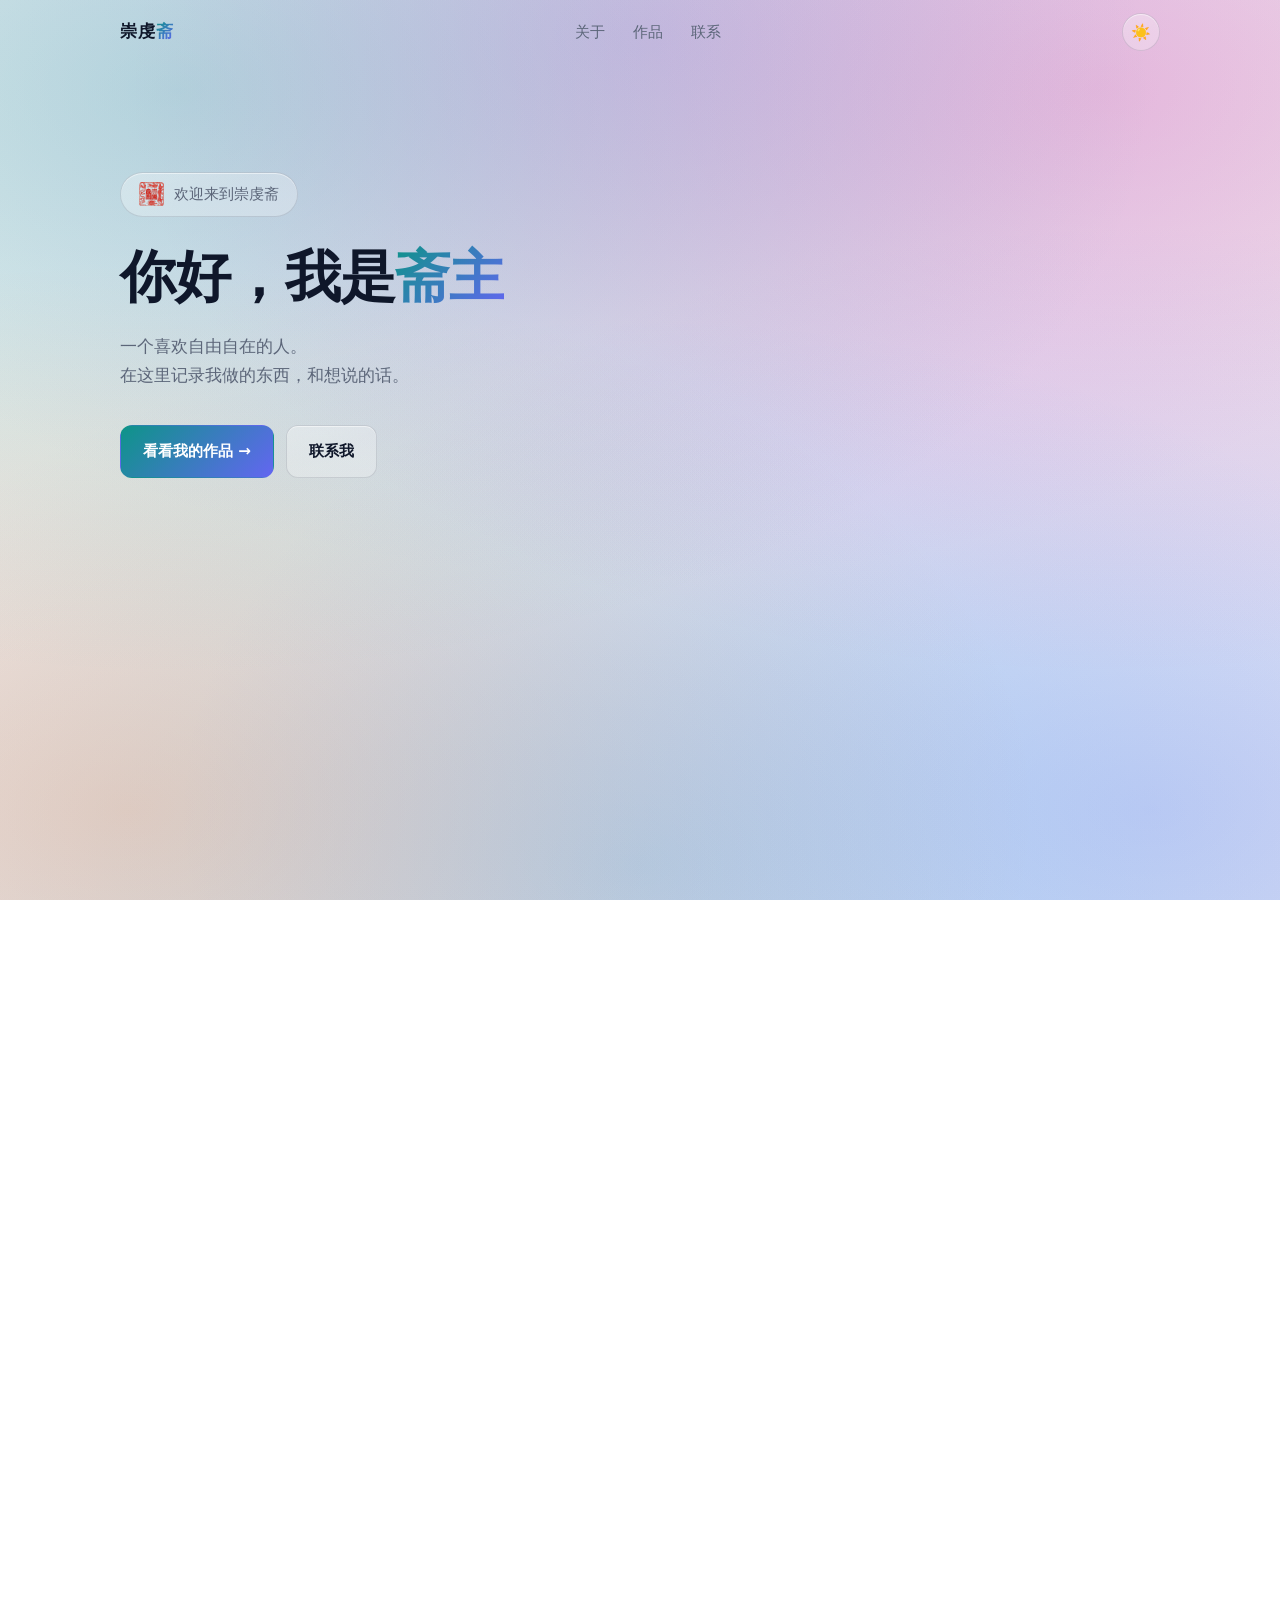
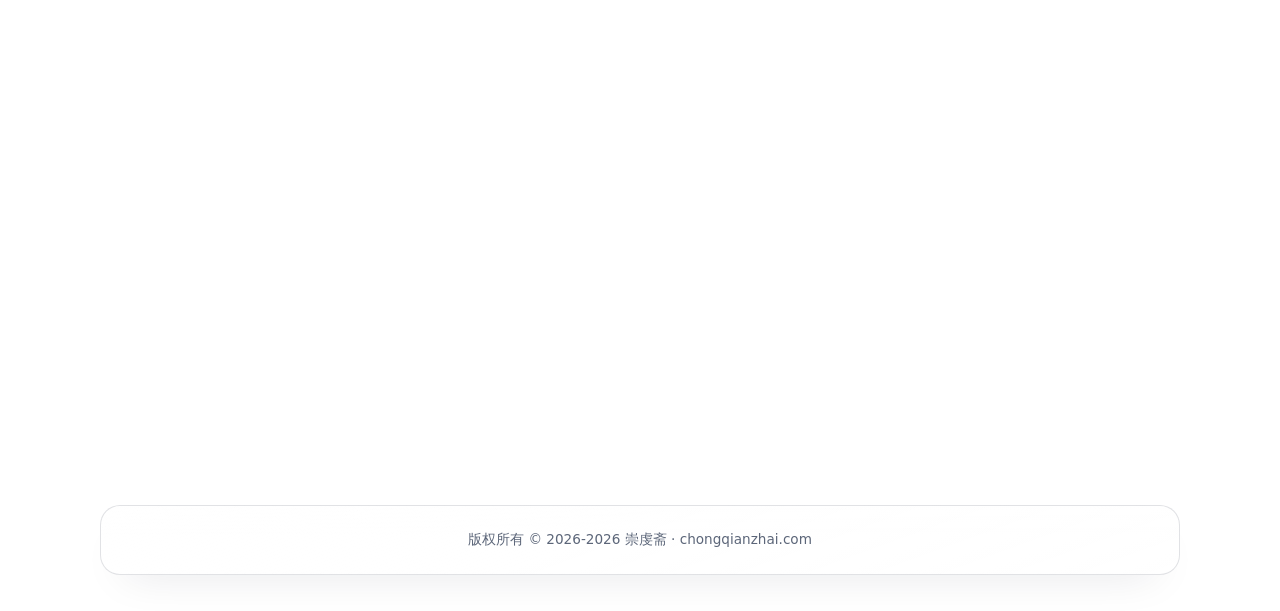
==== commit dcc70d8c: "优化了一些问题" ====
--- a/index.html
+++ b/index.html
@@ -171,3 +171,4 @@
 <script src="js/style.js" defer></script>
 </body>
 </html>
+
--- a/css/script.css
+++ b/css/script.css
@@ -576,14 +576,3 @@
           inset 0 1px 0 rgba(255, 255, 255, .60),
           0 24px 50px -26px rgba(15, 23, 42, .22);
 }
-
-
-
-
-
-
-
-
-
-
-
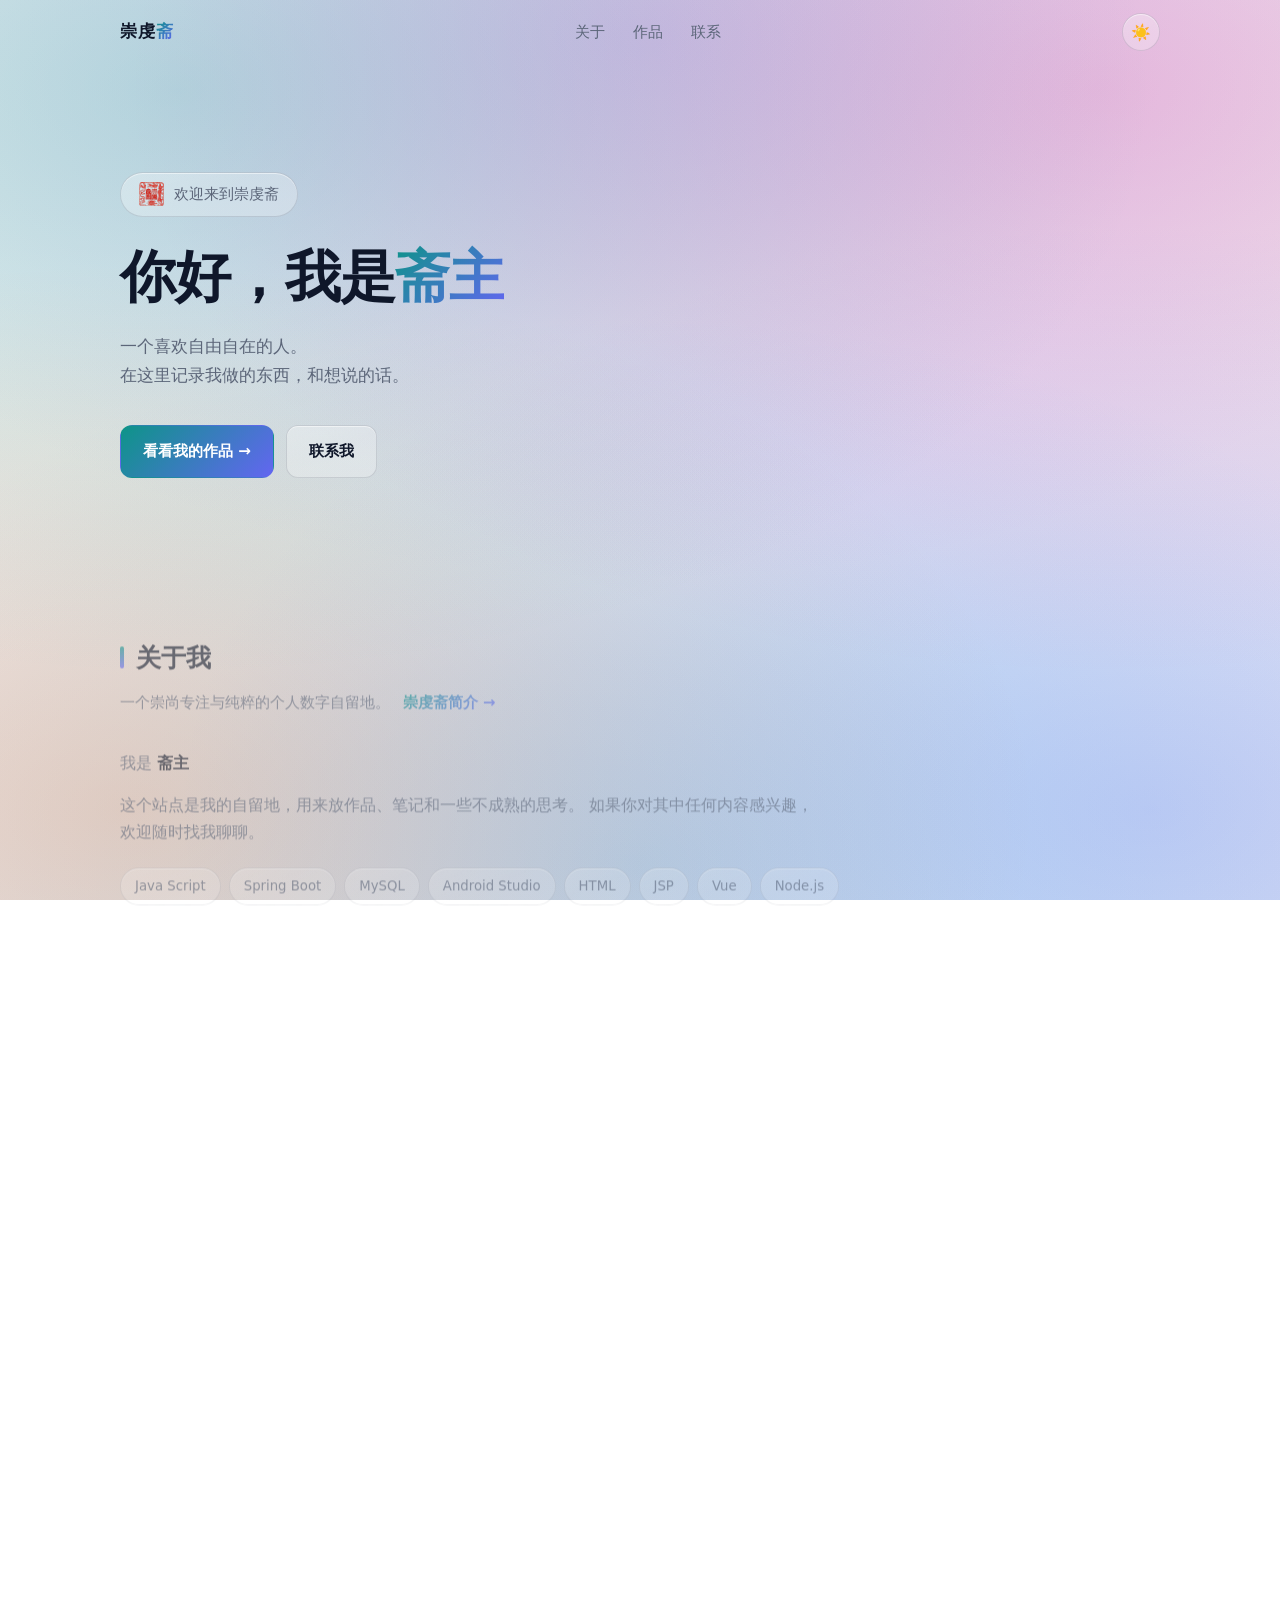
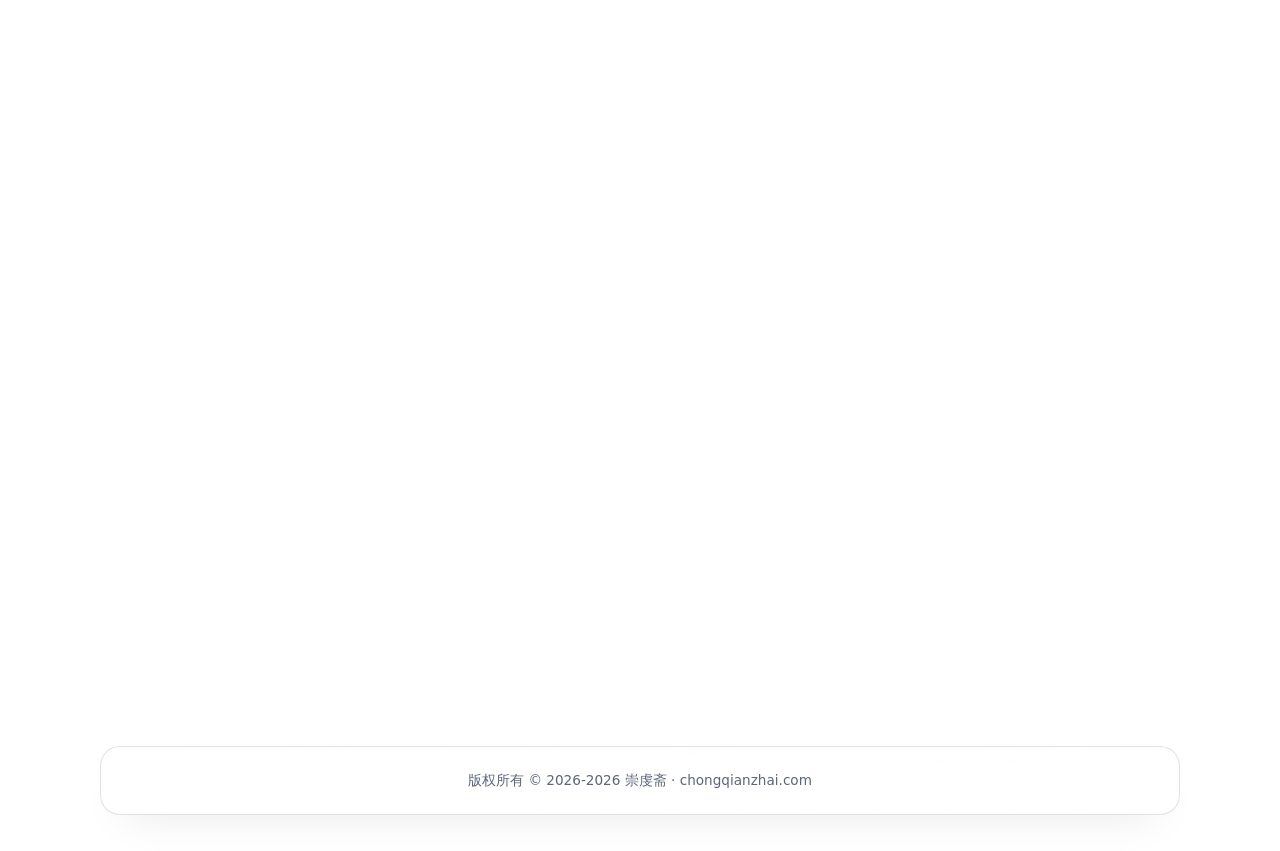
==== commit 714b75cb: "优化了一些问题" ====
--- a/index.html
+++ b/index.html
@@ -133,8 +133,30 @@
         <button type="button" class="card-link" data-video="Vidoe/Heart-shaped pop-up.mp4">查看效果详情 →</button>
       </article>
       <article class="card">
+        <div class="card-icon">🛠️</div>
+        <h3>项目六</h3>
+        <h3>Java-Particle-Cake</h3>
+        <p>基于Java语言写的粒子生日蛋糕，适用于生日、纪念日等</p>
+        <a class="card-link" href="https://github.com/Ustinian001/Java-Particle-Cake.git">查看项目详情 →</a>
+        <button type="button" class="card-link" data-video="Vidoe/Java-Particle-Cake.mp4">查看效果详情 →</button>
+      </article>
+      <article class="card">
         <div class="card-icon">📦</div>
-        <h3>项目六</h3>
+        <h3>项目七</h3>
+        <h3>待续.....</h3>
+        <p>待续.....</p>
+        <a class="card-link" href="#">查看项目详情 →</a>
+      </article>
+      <article class="card">
+        <div class="card-icon">📦</div>
+        <h3>项目八</h3>
+        <h3>待续.....</h3>
+        <p>待续.....</p>
+        <a class="card-link" href="#">查看项目详情 →</a>
+      </article>
+      <article class="card">
+        <div class="card-icon">📦</div>
+        <h3>项目九</h3>
         <h3>待续.....</h3>
         <p>待续.....</p>
         <a class="card-link" href="#">查看项目详情 →</a>
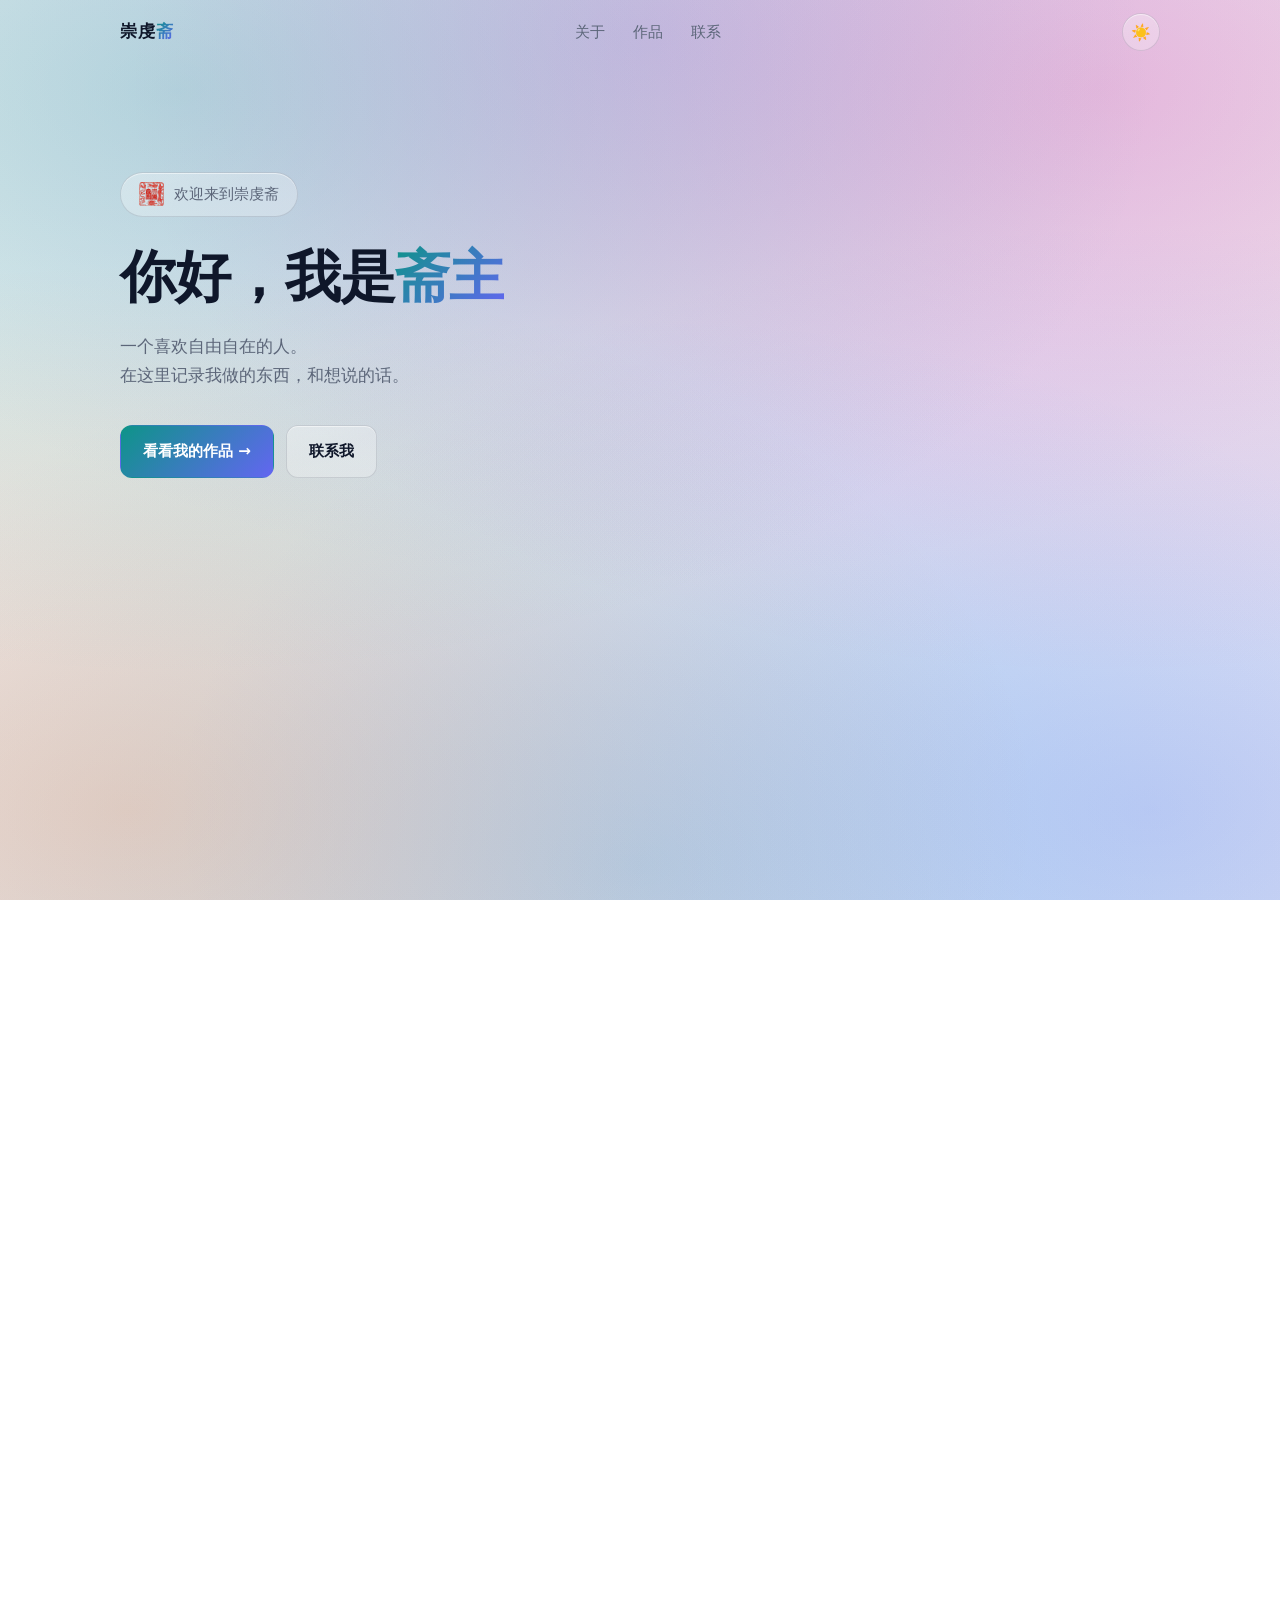
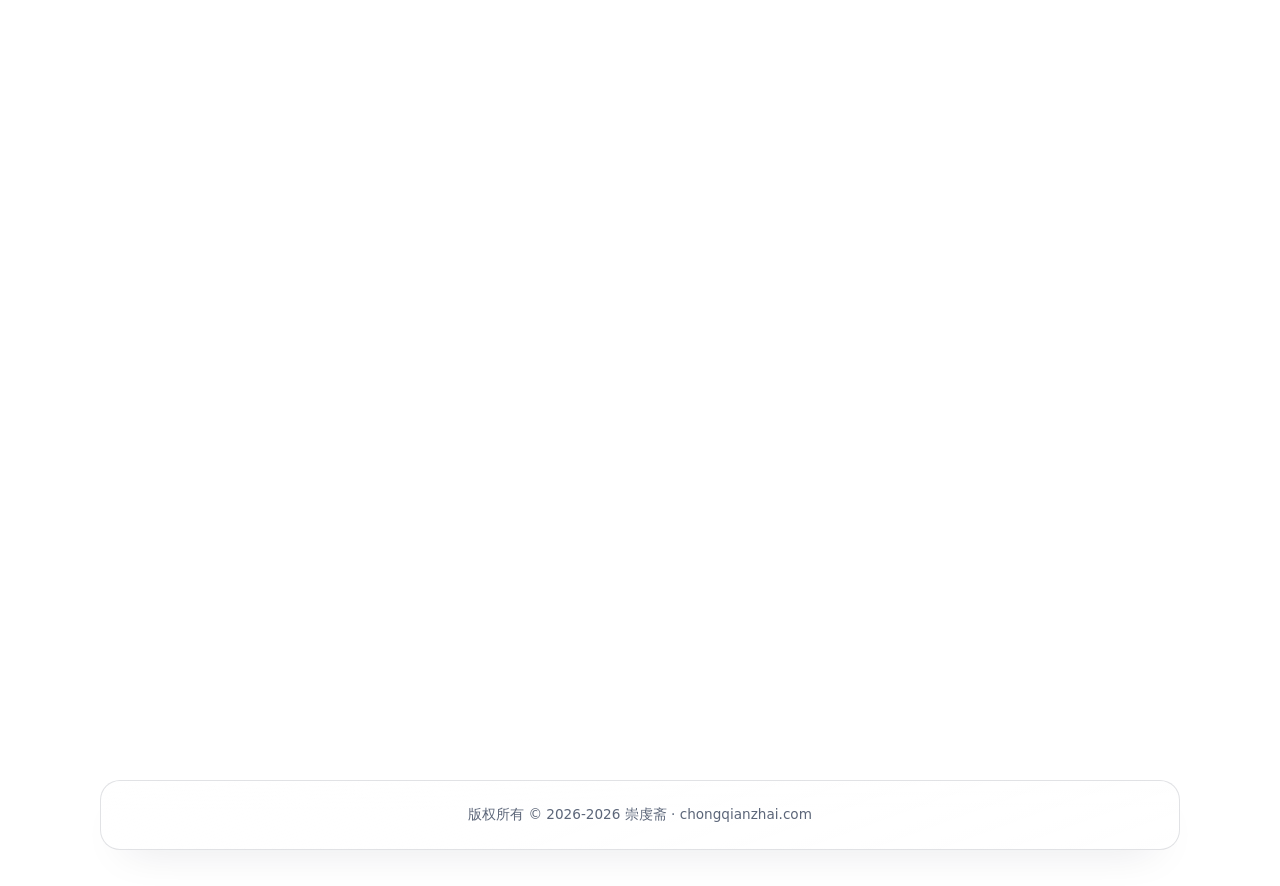
==== commit 0ae41b3a: "优化了一些问题" ====
--- a/index.html
+++ b/index.html
@@ -96,6 +96,13 @@
       <article class="card">
         <div class="card-icon">🛠️</div>
         <h3>项目一</h3>
+        <h3>学生选课系统</h3>
+        <p>基于 Spring Boot+Vue 编写的学生选课系统</p>
+        <a class="card-link" href="https://github.com/Ustinian001/Curriculum.git">查看项目详情 →</a>
+      </article>
+      <article class="card">
+        <div class="card-icon">🛠️</div>
+        <h3>项目二</h3>
         <h3>egou商城</h3>
         <p>基于 Java/Kotlin 开发的购物app。</p>
         <a class="card-link" href="https://github.com/Ustinian001/egou.git">查看项目详情 →</a>
@@ -103,14 +110,15 @@
       </article>
       <article class="card">
         <div class="card-icon">🛠️</div>
-        <h3>项目二</h3>
-        <h3>学生选课系统</h3>
-        <p>基于 Spring Boot+Vue 编写的学生选课系统</p>
-        <a class="card-link" href="https://github.com/Ustinian001/Curriculum.git">查看项目详情 →</a>
+        <h3>项目三</h3>
+        <h3>Christmas-tree</h3>
+        <p>基于 WebGL 编写的粒子圣诞树</p>
+        <a class="card-link" href="https://github.com/Ustinian001/Christmas-tree.git">查看项目详情 →</a>
+        <button type="button" class="card-link" data-video="Vidoe/Christmas-tree.mp4">查看效果详情 →</button>
       </article>
       <article class="card">
         <div class="card-icon">🛠️</div>
-        <h3>项目三</h3>
+        <h3>项目四</h3>
         <h3>Love Pop-up</h3>
         <p>基于 Java语言编写的弹窗代码，适用于情人节、520及521等。</p>
         <a class="card-link" href="https://github.com/Ustinian001/Love-Pop-up.git">查看项目详情 →</a>
@@ -118,7 +126,7 @@
       </article>
       <article class="card">
         <div class="card-icon">🛠️</div>
-        <h3>项目四</h3>
+        <h3>项目五</h3>
         <h3>Heartbeat</h3>
         <p>基于 Java语言编写的跳动的爱心，适用于情人节、520及521等。</p>
         <a class="card-link" href="https://github.com/Ustinian001/Heartbeat.git">查看项目详情 →</a>
@@ -126,7 +134,7 @@
       </article>
       <article class="card">
         <div class="card-icon">🛠️</div>
-        <h3>项目五</h3>
+        <h3>项目六</h3>
         <h3>Heart-shaped pop-up</h3>
         <p>基于 Java语言编写的心形弹窗，适用于情人节、520及521等。</p>
         <a class="card-link" href="https://github.com/Ustinian001/Heart-shaped-pop-up.git">查看项目详情 →</a>
@@ -134,18 +142,11 @@
       </article>
       <article class="card">
         <div class="card-icon">🛠️</div>
-        <h3>项目六</h3>
+        <h3>项目七</h3>
         <h3>Java-Particle-Cake</h3>
         <p>基于Java语言写的粒子生日蛋糕，适用于生日、纪念日等</p>
         <a class="card-link" href="https://github.com/Ustinian001/Java-Particle-Cake.git">查看项目详情 →</a>
         <button type="button" class="card-link" data-video="Vidoe/Java-Particle-Cake.mp4">查看效果详情 →</button>
-      </article>
-      <article class="card">
-        <div class="card-icon">📦</div>
-        <h3>项目七</h3>
-        <h3>待续.....</h3>
-        <p>待续.....</p>
-        <a class="card-link" href="#">查看项目详情 →</a>
       </article>
       <article class="card">
         <div class="card-icon">📦</div>
